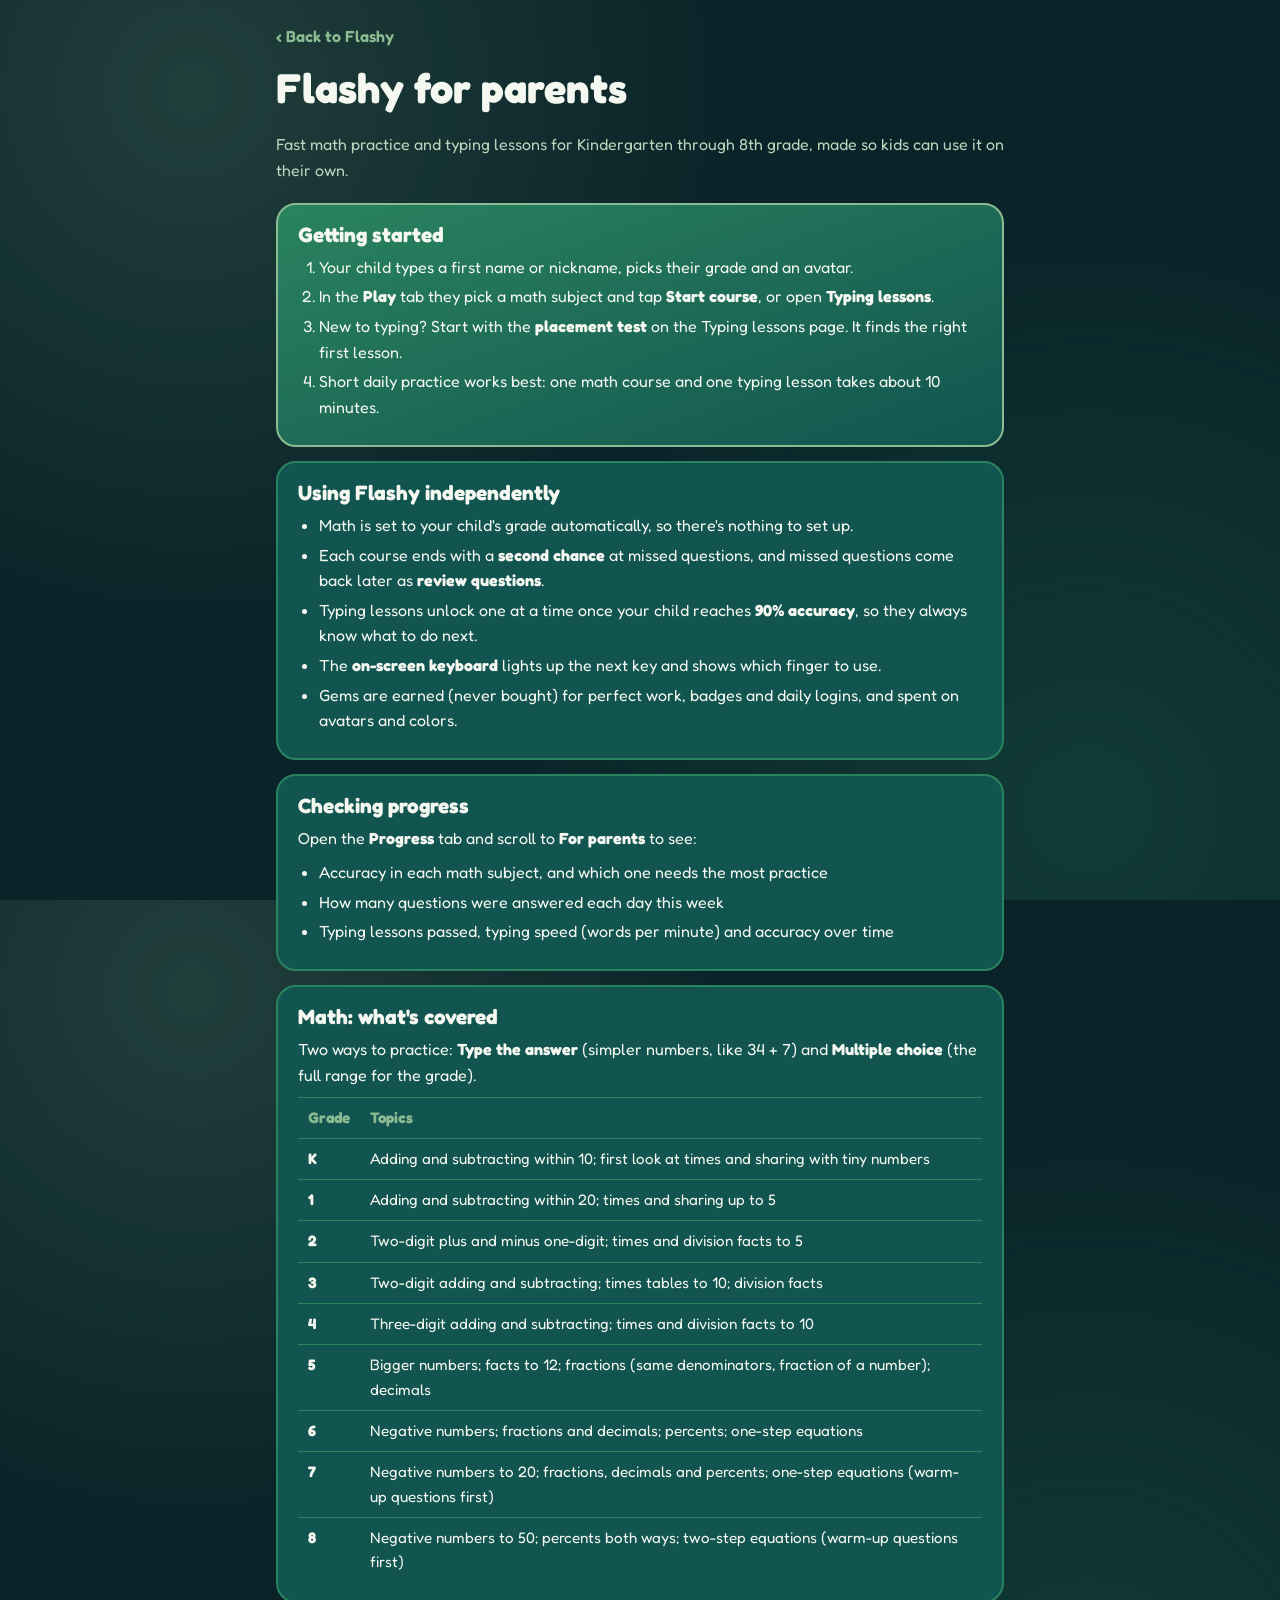
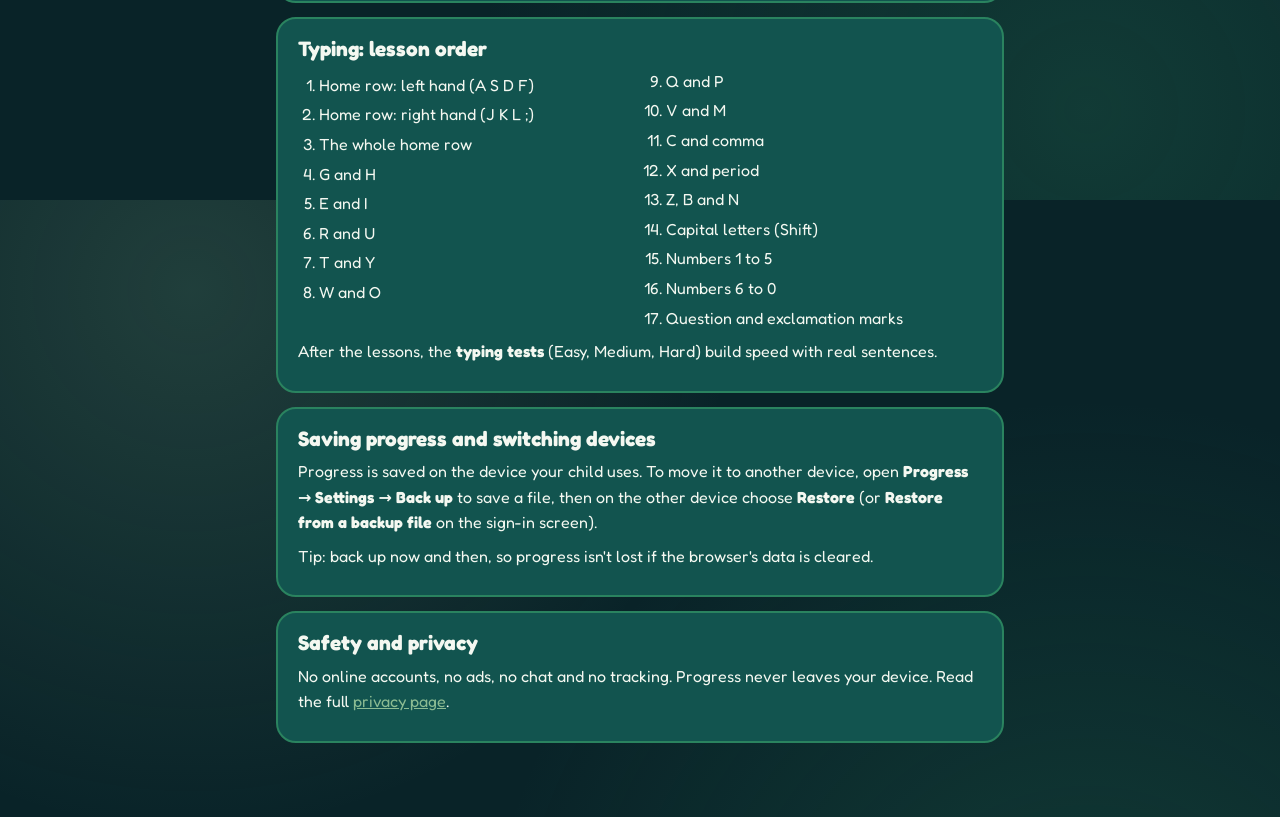
==== parents.html @ 7e87589e "Typing lessons, placement test, finger-color keyboard, WPM and parent typing view, backup/restore, u" ====
<!doctype html>
<html lang="en">
<head>
  <meta charset="utf-8">
  <meta name="viewport" content="width=device-width, initial-scale=1">
  <title>Flashy for Parents</title>
  <meta name="theme-color" content="#12544F">
  <link rel="icon" href="f-192.png" type="image/png">
  <link rel="preconnect" href="https://fonts.googleapis.com">
  <link rel="preconnect" href="https://fonts.gstatic.com" crossorigin>
  <link href="https://fonts.googleapis.com/css2?family=Fredoka:wght@400;500;600;700&display=swap" rel="stylesheet">
  <link rel="stylesheet" href="style.css">
</head>
<body>
  <main class="doc">
    <a class="doc-back" href="./">‹ Back to Flashy</a>
    <h1>Flashy for parents</h1>
    <p class="sub">Fast math practice and typing lessons for Kindergarten through 8th grade, made so kids can use it on their own.</p>

    <div class="doc-card highlight">
      <h2>Getting started</h2>
      <ol>
        <li>Your child types a first name or nickname, picks their grade and an avatar.</li>
        <li>In the <strong>Play</strong> tab they pick a math subject and tap <strong>Start course</strong>, or open <strong>Typing lessons</strong>.</li>
        <li>New to typing? Start with the <strong>placement test</strong> on the Typing lessons page. It finds the right first lesson.</li>
        <li>Short daily practice works best: one math course and one typing lesson takes about 10 minutes.</li>
      </ol>
    </div>

    <div class="doc-card">
      <h2>Using Flashy independently</h2>
      <ul>
        <li>Math is set to your child's grade automatically, so there's nothing to set up.</li>
        <li>Each course ends with a <strong>second chance</strong> at missed questions, and missed questions come back later as <strong>review questions</strong>.</li>
        <li>Typing lessons unlock one at a time once your child reaches <strong>90% accuracy</strong>, so they always know what to do next.</li>
        <li>The <strong>on-screen keyboard</strong> lights up the next key and shows which finger to use.</li>
        <li>Gems are earned (never bought) for perfect work, badges and daily logins, and spent on avatars and colors.</li>
      </ul>
    </div>

    <div class="doc-card">
      <h2>Checking progress</h2>
      <p>Open the <strong>Progress</strong> tab and scroll to <strong>For parents</strong> to see:</p>
      <ul>
        <li>Accuracy in each math subject, and which one needs the most practice</li>
        <li>How many questions were answered each day this week</li>
        <li>Typing lessons passed, typing speed (words per minute) and accuracy over time</li>
      </ul>
    </div>

    <div class="doc-card">
      <h2>Math: what's covered</h2>
      <p>Two ways to practice: <strong>Type the answer</strong> (simpler numbers, like 34 + 7) and <strong>Multiple choice</strong> (the full range for the grade).</p>
      <table class="doc-table">
        <thead><tr><th>Grade</th><th>Topics</th></tr></thead>
        <tbody>
          <tr><td>K</td><td>Adding and subtracting within 10; first look at times and sharing with tiny numbers</td></tr>
          <tr><td>1</td><td>Adding and subtracting within 20; times and sharing up to 5</td></tr>
          <tr><td>2</td><td>Two-digit plus and minus one-digit; times and division facts to 5</td></tr>
          <tr><td>3</td><td>Two-digit adding and subtracting; times tables to 10; division facts</td></tr>
          <tr><td>4</td><td>Three-digit adding and subtracting; times and division facts to 10</td></tr>
          <tr><td>5</td><td>Bigger numbers; facts to 12; fractions (same denominators, fraction of a number); decimals</td></tr>
          <tr><td>6</td><td>Negative numbers; fractions and decimals; percents; one-step equations</td></tr>
          <tr><td>7</td><td>Negative numbers to 20; fractions, decimals and percents; one-step equations (warm-up questions first)</td></tr>
          <tr><td>8</td><td>Negative numbers to 50; percents both ways; two-step equations (warm-up questions first)</td></tr>
        </tbody>
      </table>
    </div>

    <div class="doc-card">
      <h2>Typing: lesson order</h2>
      <ol class="doc-cols">
        <li>Home row: left hand (A S D F)</li>
        <li>Home row: right hand (J K L ;)</li>
        <li>The whole home row</li>
        <li>G and H</li>
        <li>E and I</li>
        <li>R and U</li>
        <li>T and Y</li>
        <li>W and O</li>
        <li>Q and P</li>
        <li>V and M</li>
        <li>C and comma</li>
        <li>X and period</li>
        <li>Z, B and N</li>
        <li>Capital letters (Shift)</li>
        <li>Numbers 1 to 5</li>
        <li>Numbers 6 to 0</li>
        <li>Question and exclamation marks</li>
      </ol>
      <p>After the lessons, the <strong>typing tests</strong> (Easy, Medium, Hard) build speed with real sentences.</p>
    </div>

    <div class="doc-card">
      <h2>Saving progress and switching devices</h2>
      <p>Progress is saved on the device your child uses. To move it to another device, open <strong>Progress → Settings → Back up</strong> to save a file, then on the other device choose <strong>Restore</strong> (or <strong>Restore from a backup file</strong> on the sign-in screen).</p>
      <p>Tip: back up now and then, so progress isn't lost if the browser's data is cleared.</p>
    </div>

    <div class="doc-card">
      <h2>Safety and privacy</h2>
      <p>No online accounts, no ads, no chat and no tracking. Progress never leaves your device. Read the full <a href="privacy.html">privacy page</a>.</p>
    </div>
  </main>
</body>
</html>
---- style.css ----
:root {
  --sage: #8BBB92;
  --green: #2A835F;
  --teal: #12544F;
  --night: #092328;
  --cream: #f4f8f1;
  --text: #f4f8f1;
  --muted: #b9d6bd;
  --card: #12544F;
  --card-2: #0e4440;
  --good: #5fd38a;
  --bad: #ff6b6b;
  --gold: #ffd166;
  --radius: 22px;
  --shadow: 0 10px 30px rgba(0, 0, 0, .35);
  --spring: cubic-bezier(.34, 1.25, .64, 1);
}

* { box-sizing: border-box; }

html, body { margin: 0; height: 100%; }

body {
  font-family: "Fredoka", system-ui, sans-serif;
  color: var(--text);
  background:
    radial-gradient(circle at 15% 10%, rgba(139, 187, 146, .18), transparent 40%),
    radial-gradient(circle at 85% 90%, rgba(42, 131, 95, .25), transparent 45%),
    var(--night);
  min-height: 100vh;
  overflow-x: hidden;
}

.hidden { display: none !important; }

/* No outline, highlight flash or text selection when tapping buttons and cards.
   Keyboard users still get a soft green ring. */
* { -webkit-tap-highlight-color: transparent; }
button, .op-card, .grade-btn, .key, .tab, .item, .chest-node, .avatar-choice, .account-item, .pill {
  -webkit-user-select: none; user-select: none; -webkit-touch-callout: none;
}
button:focus { outline: none; }
button:focus-visible { outline: 3px solid var(--sage); outline-offset: 3px; }

h1, h2, h3 { margin: 0 0 .5em; line-height: 1.15; }
h2 { font-size: 1.6rem; }
h3 { font-size: 1.1rem; color: var(--sage); margin-top: 1.4em; }
.sub { color: var(--muted); margin: 0 0 1.2em; }

/* ---------- Top bar ---------- */
.topbar {
  position: sticky; top: 0; z-index: 20;
  display: flex; align-items: center; justify-content: space-between; gap: 12px;
  padding: 10px 16px;
  background: rgba(9, 35, 40, .9);
  backdrop-filter: blur(8px);
  border-bottom: 2px solid var(--teal);
}
.brand { font-weight: 700; font-size: 1.3rem; color: var(--sage); }
.brand span { color: var(--text); }
.topbar-right { display: flex; gap: 8px; align-items: center; }
.pill {
  display: flex; align-items: center; gap: 8px;
  background: var(--teal); border: 2px solid var(--green);
  padding: 5px 12px; border-radius: 999px; font-weight: 600;
}
.gem-icon { width: 20px; height: 20px; }
.player #player-name { max-width: 110px; overflow: hidden; text-overflow: ellipsis; white-space: nowrap; }
.streak { display: flex; align-items: center; gap: 3px; }
.fire { width: 20px; height: 26px; filter: drop-shadow(0 0 6px var(--fire-glow, #ff8c1a)); animation: flicker 1.4s ease-in-out infinite; transform-origin: bottom center; }
.fire-outer { fill: var(--fire-outer, #ff7a1a); }
.fire-inner { fill: var(--fire-inner, #ffd23f); }
@keyframes flicker { 0%,100% { transform: scale(1) rotate(-2deg); } 50% { transform: scale(1.08, 1.12) rotate(2deg); } }

/* ---------- Layout ---------- */
#app { max-width: 820px; margin: 0 auto; padding: 20px 16px 110px; }
.screen { animation: fadeIn .32s var(--spring); }
@keyframes fadeIn { from { opacity: 0; transform: translateY(12px) scale(.98); } to { opacity: 1; transform: none; } }

.card {
  background: linear-gradient(160deg, var(--teal), var(--card-2));
  border: 2px solid var(--green);
  border-radius: var(--radius);
  padding: 28px 22px;
  box-shadow: var(--shadow);
}
.center-card { text-align: center; max-width: 560px; margin: 8vh auto 0; }

/* ---------- Buttons ---------- */
.btn {
  font: inherit; font-weight: 600; cursor: pointer;
  border: none; border-radius: 16px;
  padding: 10px 18px; color: var(--night);
  transition: transform .1s, box-shadow .1s, background .2s;
}
.btn:active { transform: translateY(3px); }
.btn.primary { background: var(--sage); box-shadow: 0 5px 0 var(--green); }
.btn.primary:hover { background: #9fceA6; }
.btn.primary:active { box-shadow: 0 2px 0 var(--green); }
.btn.ghost { background: transparent; color: var(--text); border: 2px solid var(--sage); }
.btn.ghost:hover { background: rgba(139, 187, 146, .15); }
.btn.big { font-size: 1.25rem; padding: 14px 28px; }
.btn.small { font-size: .9rem; padding: 6px 12px; }
.btn.wide { width: 100%; margin-top: 24px; }
.btn-row { display: flex; gap: 14px; justify-content: center; flex-wrap: wrap; margin-top: 10px; }

/* ---------- Login ---------- */
.login-card { max-width: 520px; margin: 6vh auto 0; text-align: center; }
.logo-big { font-size: 2.4rem; font-weight: 700; color: var(--sage); letter-spacing: 6px; }
.login-card h1 { font-size: clamp(1.8rem, 7vw, 2.4rem); }
#login-form { display: flex; flex-direction: column; gap: 10px; text-align: left; }
#login-form label { font-weight: 600; color: var(--sage); margin-top: 6px; }
#login-form button[type="submit"] { margin-top: 16px; }
#have-account { margin-top: 4px; }

.accounts-view { display: flex; flex-direction: column; gap: 12px; animation: panel-in .3s var(--spring); }
.account-list { display: flex; flex-direction: column; gap: 10px; text-align: left; }
.account-item {
  display: flex; align-items: center; gap: 14px; width: 100%;
  font: inherit; color: var(--text); cursor: pointer; text-align: left;
  padding: 12px 14px; border-radius: 18px;
  background: var(--night); border: 2px solid var(--green);
  transition: transform .22s var(--spring), background .15s, border-color .15s;
}
.account-item:hover { background: var(--teal); border-color: var(--sage); transform: translateY(-2px); }
.account-item:active { transform: scale(.97); }
.account-info { display: flex; flex-direction: column; min-width: 0; }
.account-info strong { font-size: 1.2rem; overflow: hidden; text-overflow: ellipsis; white-space: nowrap; }
.account-info small { color: var(--muted); }
input {
  font: inherit; font-size: 1.15rem;
  padding: 12px 14px; border-radius: 14px;
  border: 2px solid var(--green); background: var(--night); color: var(--text);
  outline: none;
}
input:focus { border-color: var(--sage); }

.grade-grid { display: grid; grid-template-columns: repeat(auto-fill, minmax(70px, 1fr)); gap: 8px; }
.grade-btn {
  font: inherit; font-weight: 600; cursor: pointer;
  padding: 12px 6px; border-radius: 14px;
  background: var(--night); color: var(--text);
  border: 2px solid var(--green);
  transition: background .15s, transform .1s;
}
.grade-btn:hover { transform: translateY(-2px); }
.grade-btn.selected { background: var(--sage); color: var(--night); border-color: var(--sage); }
.grade-grid.small .grade-btn { padding: 8px 4px; }

/* ---------- Ready + countdown ---------- */
.ready-title { font-size: 2rem; }
#screen-countdown { display: grid; place-items: center; min-height: 70vh; }
.countdown {
  font-size: min(48vw, 18rem); font-weight: 700; color: var(--sage);
  text-shadow: 0 0 40px rgba(139, 187, 146, .6), 0 10px 0 var(--teal);
}
.countdown.pop { animation: pop .9s ease-out; }
@keyframes pop {
  0% { transform: scale(2.2); opacity: 0; }
  30% { transform: scale(1); opacity: 1; }
  80% { transform: scale(.9); opacity: 1; }
  100% { transform: scale(.5); opacity: 0; }
}

/* ---------- Quiz ---------- */
.quiz-wrap { max-width: 620px; margin: 0 auto; }
.quiz-head { display: flex; align-items: center; gap: 12px; margin-bottom: 22px; }
.progress { flex: 1; height: 14px; background: var(--teal); border-radius: 999px; overflow: hidden; }
.progress-fill { height: 100%; width: 0; background: linear-gradient(90deg, var(--green), var(--sage)); transition: width .3s; }
.q-count { font-weight: 600; min-width: 62px; text-align: right; }

.timer { display: flex; align-items: center; gap: 10px; margin-bottom: 16px; }
.timer-track { flex: 1; height: 12px; background: var(--night); border: 2px solid var(--teal); border-radius: 999px; overflow: hidden; }
.timer-fill { height: 100%; width: 100%; background: var(--gold); border-radius: 999px; transition: background .3s; }
.timer-num {
  width: 44px; height: 44px; display: grid; place-items: center; flex: none;
  border-radius: 50%; background: var(--teal); border: 3px solid var(--gold);
  font-size: 1.3rem; font-weight: 700;
}
.timer.hurry .timer-fill { background: var(--bad); }
.timer.hurry .timer-num { border-color: var(--bad); color: var(--bad); animation: tick-pulse 1s var(--spring) infinite; }
@keyframes tick-pulse { 0% { transform: scale(1.25); } 40%, 100% { transform: scale(1); } }

.flashcard {
  background: var(--cream); color: var(--night);
  border-radius: 28px; padding: 46px 20px 36px;
  text-align: center; box-shadow: 0 10px 0 var(--green), var(--shadow);
  border: 4px solid var(--sage);
}
.flashcard.flip { animation: flip .35s ease; }
@keyframes flip { 0% { transform: rotateX(80deg); opacity: .2; } 100% { transform: none; opacity: 1; } }
.flashcard.right { border-color: var(--good); box-shadow: 0 10px 0 #2f9a59, var(--shadow); }
.flashcard.wrong { border-color: var(--bad); box-shadow: 0 10px 0 #b94141, var(--shadow); animation: shake .35s; }
@keyframes shake { 25% { transform: translateX(-10px); } 75% { transform: translateX(10px); } }
.question { font-size: clamp(2.6rem, 11vw, 5rem); font-weight: 700; }
.equals { font-size: 1.6rem; color: var(--green); font-weight: 600; }

.answer-row { display: flex; gap: 12px; margin-top: 30px; }
.answer-input {
  flex: 1; min-width: 0;
  font-size: 2.2rem; font-weight: 700; text-align: center;
  padding: 10px 14px; border-radius: 18px; border-width: 3px;
  transition: border-color .2s, background .2s, transform .4s var(--spring);
}
.answer-input:focus { transform: scale(1.02); }
.answer-input.right { border-color: var(--good); background: rgba(95, 211, 138, .15); }
.answer-input.wrong { border-color: var(--bad); background: rgba(255, 107, 107, .15); }
.answer-input.nudge { animation: shake .35s; }
.answer-input:disabled { color: var(--text); opacity: 1; }

.feedback {
  text-align: center; font-size: 1.3rem; font-weight: 700; min-height: 1.6em; margin-top: 12px;
  opacity: 0; transform: scale(.6);
}
.feedback.show { animation: pop-in .45s var(--spring) forwards; }
.feedback.good { color: var(--good); }
.feedback.bad { color: var(--bad); }

.keypad { display: grid; grid-template-columns: repeat(3, 1fr); gap: 10px; margin-top: 10px; }
.key {
  font: inherit; font-size: 1.6rem; font-weight: 700; cursor: pointer;
  padding: 12px 0; border-radius: 16px;
  background: var(--teal); color: var(--text);
  border: 2px solid var(--green); box-shadow: 0 5px 0 var(--night);
}
.key:hover { background: var(--green); }
.key.fn { font-size: 1.2rem; color: var(--sage); }
.score-line { text-align: center; margin-top: 22px; color: var(--muted); font-size: 1.1rem; }

/* ---------- Results ---------- */
.stars { font-size: 3.2rem; letter-spacing: 6px; }
.result-score { font-size: 2rem; font-weight: 700; margin: 0 0 .4em; }

/* ---------- Lobby ---------- */
.op-grid { display: grid; grid-template-columns: repeat(auto-fill, minmax(140px, 1fr)); gap: 12px; }
.op-card {
  font: inherit; cursor: pointer; text-align: center;
  padding: 18px 10px; border-radius: 20px;
  background: var(--teal); color: var(--text);
  border: 3px solid var(--green);
  transition: transform .12s, background .15s;
}
.op-card:hover { transform: translateY(-3px); }
.op-card .sym { display: block; font-size: 2.6rem; font-weight: 700; color: var(--sage); line-height: 1; }
.op-card .lbl { font-weight: 600; }
.op-card.selected { background: var(--sage); color: var(--night); border-color: var(--sage); }
.op-card.selected .sym { color: var(--night); }

.tabbar {
  position: fixed; bottom: 0; left: 0; right: 0; z-index: 15;
  display: flex; justify-content: center; gap: 4px;
  background: var(--teal); border-top: 3px solid var(--green);
  padding: 6px 8px calc(6px + env(safe-area-inset-bottom));
}
.tab {
  position: relative; flex: 1; max-width: 200px;
  font: inherit; font-weight: 600; cursor: pointer;
  background: transparent; color: var(--muted); border: none; border-radius: 14px;
  padding: 6px 4px; display: flex; flex-direction: column; align-items: center; gap: 2px;
}
.tab { font-size: 1.1rem; padding: 12px 4px; transition: background .2s, color .2s, transform .22s var(--spring); }
.tab.active { background: var(--night); color: var(--sage); transform: translateY(-3px); }
.badge { position: absolute; top: 6px; right: 14px; width: 12px; height: 12px; border-radius: 50%; background: var(--bad); border: 2px solid var(--teal); }

/* ---------- Chests ---------- */
/* Chest path: one row that scrolls to the right */
.path-wrap { position: relative; }
.chest-path {
  display: flex; align-items: flex-end;
  position: relative;
  overflow-x: auto; scroll-snap-type: x proximity;
  scrollbar-width: none;
  padding: 46px 40px 14px;
  background: linear-gradient(180deg, rgba(18, 84, 79, .5), rgba(18, 84, 79, .2));
  border: 2px solid var(--teal); border-radius: 24px;
}
.chest-path::-webkit-scrollbar { display: none; }
.chest-node {
  flex: 0 0 104px; position: relative; scroll-snap-align: center;
  display: flex; flex-direction: column; align-items: center; gap: 4px;
  font: inherit; color: var(--text); background: none; border: none; padding: 0;
}
/* road between chests */
.chest-node::before {
  content: ""; position: absolute; z-index: 0;
  bottom: 40px; left: -50%; width: 100%; height: 10px;
  background: var(--night); border-radius: 999px;
}
.chest-node:first-child::before { display: none; }
.chest-node.reached::before { background: var(--sage); box-shadow: 0 3px 0 var(--green); }
.node-chest { position: relative; z-index: 1; display: block; width: 76px; height: 70px; }
.node-chest svg { width: 100%; height: 100%; display: block; overflow: visible; }
.chest-node.big { flex-basis: 124px; }
.chest-node.big .node-chest { width: 100px; height: 92px; }
.chest-node .day {
  position: relative; z-index: 1; font-size: .85rem; font-weight: 600; color: var(--muted);
  background: var(--night); padding: 2px 10px; border-radius: 999px;
}
.chest-node.claimed .node-chest { opacity: .7; }
.chest-node.claimed .day { color: var(--good); }
.chest-node.missed .node-chest { filter: grayscale(1) brightness(.6); opacity: .6; }
.chest-node.locked .node-chest { filter: saturate(.5) brightness(.75); }
.chest-node.ready { cursor: pointer; }
.chest-node.ready .node-chest { animation: ready-hop 1.3s var(--spring) infinite; filter: drop-shadow(0 0 14px rgba(255, 209, 102, .8)); }
.chest-node.ready .day { background: var(--gold); color: var(--night); }
.open-bubble {
  position: absolute; z-index: 2; top: -36px;
  background: var(--cream); color: var(--green); font-weight: 700;
  padding: 3px 12px; border-radius: 12px; border: 2px solid var(--sage);
  animation: bubble-bob 1.3s ease-in-out infinite;
}
.open-bubble::after {
  content: ""; position: absolute; left: 50%; bottom: -8px; transform: translateX(-50%);
  border: 6px solid transparent; border-top-color: var(--cream);
}
@keyframes ready-hop {
  0%, 60%, 100% { transform: translateY(0) scale(1); }
  20% { transform: translateY(-10px) scale(1.05, .95); }
  35% { transform: translateY(0) scale(1.08, .9); }
  45% { transform: translateY(-3px) scale(.97, 1.03); }
}
@keyframes bubble-bob { 50% { transform: translateY(-5px); } }
.path-arrow {
  position: absolute; z-index: 3; top: 50%; transform: translateY(-50%);
  width: 36px; height: 36px; border-radius: 50%;
  font: inherit; font-size: 1.5rem; font-weight: 700; line-height: 1; cursor: pointer;
  background: var(--sage); color: var(--night); border: none; box-shadow: 0 4px 0 var(--green);
}
.path-arrow.left { left: -6px; }
.path-arrow.right { right: -6px; }

/* Chest lid swings open */
.chest .chest-lid { transform-box: fill-box; transform-origin: 0% 100%; transition: transform .55s var(--spring); }
.chest.open .chest-lid { transform: translate(-6px, -16px) rotate(-32deg); }
.chest .chest-inside { opacity: 0; transition: opacity .2s; }
.chest.open .chest-inside { opacity: 1; }



/* ---------- Stats ---------- */
.stat-grid { display: grid; grid-template-columns: repeat(auto-fill, minmax(150px, 1fr)); gap: 12px; margin-bottom: 24px; }
.stat { background: var(--teal); border: 2px solid var(--green); border-radius: 18px; padding: 16px; }
.stat .num { font-size: 1.9rem; font-weight: 700; color: var(--sage); }
.stat .lbl { color: var(--muted); font-size: .9rem; }

/* ---------- Welcome back ---------- */
.welcome {
  position: fixed; z-index: 35; top: 74px; left: 50%; transform: translateX(-50%);
  display: flex; align-items: center; gap: 12px;
  width: max-content; max-width: calc(100% - 32px);
  padding: 14px 22px; border-radius: 20px;
  background: var(--sage); color: var(--night);
  font-size: 1.35rem; font-weight: 700;
  box-shadow: 0 6px 0 var(--green), var(--shadow);
  animation: welcome-in .4s var(--spring);
}
.welcome #welcome-text { overflow: hidden; text-overflow: ellipsis; white-space: nowrap; }
.welcome.leaving { animation: welcome-out .3s ease-in forwards; }
.banner-icon { font-size: 1.8rem; display: inline-block; transform-origin: 70% 80%; }
.banner-icon.waving { animation: wave 1.2s ease-in-out 2; }
@keyframes wave {
  0%, 60%, 100% { transform: rotate(0); }
  10%, 30% { transform: rotate(18deg); }
  20%, 40% { transform: rotate(-10deg); }
}
@keyframes welcome-in { from { opacity: 0; transform: translate(-50%, -30px) scale(.9); } to { opacity: 1; transform: translate(-50%, 0); } }
@keyframes welcome-out { to { opacity: 0; transform: translate(-50%, -30px) scale(.9); } }

/* ---------- Toast ---------- */
.toast {
  position: fixed; left: 50%; bottom: 90px; transform: translateX(-50%);
  z-index: 30; width: calc(100% - 32px); max-width: 480px;
  display: flex; align-items: center; gap: 10px;
  background: var(--green); color: var(--cream); font-weight: 600;
  padding: 12px 14px; border-radius: 18px; border: 3px solid var(--sage);
  box-shadow: var(--shadow);
  animation: slideUp .45s cubic-bezier(.2, 1.4, .4, 1);
}
.toast span { flex: 1; }
.toast-x { background: none; border: none; font-size: 1.1rem; cursor: pointer; color: var(--cream); }
@keyframes slideUp { from { transform: translate(-50%, 140%); } to { transform: translate(-50%, 0); } }

/* ---------- Modal ---------- */
.modal {
  position: fixed; inset: 0; z-index: 40;
  display: grid; place-items: center; padding: 16px;
  background: rgba(9, 35, 40, .8); backdrop-filter: blur(4px);
}
.modal-card {
  background: linear-gradient(160deg, var(--teal), var(--card-2));
  border: 3px solid var(--gold); border-radius: 26px;
  padding: 28px 24px; text-align: center; max-width: 380px; width: 100%;
  box-shadow: var(--shadow); animation: pop-in .4s cubic-bezier(.2, 1.4, .4, 1);
}
@keyframes pop-in { from { transform: scale(.6); opacity: 0; } to { transform: none; opacity: 1; } }
.modal-card { overflow: hidden; }
.chest-stage { position: relative; height: 210px; display: grid; place-items: center; cursor: pointer; }
.chest-big { position: relative; z-index: 1; width: 170px; height: 156px; }
.chest-stage.big .chest-big { width: 200px; height: 184px; }
.chest-big svg { width: 100%; height: 100%; overflow: visible; }
.chest-stage.idle .chest-big { animation: idle-bob 1.4s ease-in-out infinite; }
.chest-stage.shaking .chest-big { animation: wobble 1.2s ease-in-out forwards; }
.chest-stage.opened .chest-big { animation: pop-open .7s var(--spring); }
.chest-stage:not(.idle) { cursor: default; }
@keyframes idle-bob {
  0%, 100% { transform: translateY(0) rotate(0); }
  50% { transform: translateY(-8px) rotate(-2deg); }
}
@keyframes wobble {
  0% { transform: rotate(0); }
  10% { transform: rotate(-5deg); }
  20% { transform: rotate(5deg); }
  30% { transform: rotate(-8deg) scale(1.03); }
  40% { transform: rotate(8deg) scale(1.03); }
  50% { transform: rotate(-11deg) scale(1.06); }
  60% { transform: rotate(11deg) scale(1.06); }
  70% { transform: rotate(-14deg) scale(1.08); }
  80% { transform: rotate(14deg) scale(1.08); }
  90% { transform: rotate(0) scale(1.15, .82); }
  100% { transform: rotate(0) scale(1.2, .78); }
}
@keyframes pop-open {
  0% { transform: scale(1.2, .78); }
  40% { transform: scale(.88, 1.18) translateY(-18px); }
  70% { transform: scale(1.06, .95); }
  100% { transform: none; }
}

/* spinning light rays behind the chest */
.rays {
  position: absolute; width: 320px; height: 320px; border-radius: 50%;
  background: repeating-conic-gradient(rgba(255, 209, 102, .45) 0 10deg, transparent 10deg 30deg);
  -webkit-mask: radial-gradient(circle, #000 20%, transparent 70%);
  mask: radial-gradient(circle, #000 20%, transparent 70%);
  opacity: 0; transform: scale(.3);
  transition: opacity .4s, transform .7s var(--spring);
}
.chest-stage.opened .rays { opacity: 1; transform: scale(1); animation: spin 8s linear infinite; }
@keyframes spin { to { rotate: 360deg; } }

.burst { position: absolute; z-index: 2; left: 50%; top: 45%; pointer-events: none; }
.particle {
  position: absolute; left: -8px; top: -8px; width: 16px; height: 16px;
  animation: fly 1.1s cubic-bezier(.15, .8, .3, 1) both;
}
.particle.gem { background: linear-gradient(135deg, #d6f8ff, #3cb8e0); clip-path: polygon(50% 0, 100% 40%, 50% 100%, 0 40%); width: 20px; height: 20px; }
.particle.confetti { width: 10px; height: 14px; border-radius: 3px; }
@keyframes fly {
  0% { transform: translate(0, 0) scale(.2) rotate(0); opacity: 1; }
  75% { opacity: 1; }
  100% { transform: translate(var(--dx), var(--dy)) scale(1) rotate(var(--r)); opacity: 0; }
}

.chest-hint { color: var(--sage); font-weight: 600; margin: 0; animation: bubble-bob 1.2s ease-in-out infinite; }
.chest-reward { font-size: 2.2rem; font-weight: 700; color: var(--gold); min-height: 1.3em; margin: .2em 0 .6em; }

/* ---------- Bouncy, springy interactions ---------- */
.btn, .op-card, .grade-btn, .key, .chest-slot {
  transition: transform .22s var(--spring), background .15s, box-shadow .15s, border-color .15s, color .15s;
}
.btn:hover, .op-card:hover, .grade-btn:hover, .key:hover { transform: translateY(-2px) scale(1.02); }
.btn:active, .op-card:active, .grade-btn:active, .key:active, .tab:active {
  transform: scale(.95); transition-duration: .06s;
}
.op-card.selected, .grade-btn.selected { animation: select-pop .28s var(--spring); }
.bounce { animation: bounce .3s var(--spring) !important; }
@keyframes bounce {
  0% { transform: scale(1); }
  35% { transform: scale(.93); }
  70% { transform: scale(1.03); }
  100% { transform: scale(1); }
}
@keyframes select-pop {
  0% { transform: scale(.95); }
  60% { transform: scale(1.03); }
  100% { transform: scale(1); }
}
.panel-in { animation: panel-in .3s var(--spring); }
@keyframes panel-in {
  from { opacity: 0; transform: translateY(12px) scale(.99); }
  to { opacity: 1; transform: none; }
}

@media (prefers-reduced-motion: reduce) {
  *, *::before, *::after { animation-duration: .01ms !important; transition-duration: .01ms !important; }
}

@media (max-width: 520px) {
  .brand { font-size: 1.05rem; }
  .pill { padding: 4px 9px; gap: 5px; font-size: .9rem; }
  .player #player-name { max-width: 70px; }
  .ready-title { font-size: 1.6rem; }
}

/* ================= Avatars & frames ================= */
/* Square avatar tiles; the face fills the tile. Frames are a border of the same
   rounded square whose colors flow around the edge (an animated gradient angle). */
@property --a { syntax: '<angle>'; inherits: false; initial-value: 0deg; }
@keyframes flow { to { --a: 360deg; } }
.av {
  --size: 40px;
  position: relative; isolation: isolate; flex: none;
  display: inline-grid; place-items: center;
  width: var(--size); height: var(--size); border-radius: 26%;
  padding: calc(var(--size) * .08);
}
.av::before { content: ""; position: absolute; inset: 0; z-index: -1; border-radius: 26%; background: transparent; }
.av-face {
  width: 100%; height: 100%; border-radius: 20%; overflow: hidden;
  display: grid; place-items: center;
  font-size: calc(var(--size) * .74); line-height: 1;
  box-shadow: inset 0 -4px 0 rgba(0, 0, 0, .18), inset 0 2px 0 rgba(255, 255, 255, .25);
}
.av-face .face-svg { width: 84%; height: 84%; }
.frame-none { padding: 0; }
.frame-none .av-face { border-radius: 24%; }
.frame-classic::before { background: var(--sage); }
.frame-gold::before { background: conic-gradient(from var(--a), #fff3b0, #ffd23f, #c98a00, #ffe680, #ffd23f, #fff3b0); animation: flow 6s linear infinite; }
.frame-gold { box-shadow: 0 0 10px rgba(255, 210, 63, .5); }
.frame-ice::before { background: conic-gradient(from var(--a), #e0fbff, #7fd3ff, #fff, #3cb8e0, #bff4ff, #e0fbff); animation: flow 5s linear infinite; }
.frame-ice { animation: ice-glow 2.4s ease-in-out infinite; }
.frame-fire::before { background: conic-gradient(from var(--a), #ff3d00, #ff9a1a, #ffd23f, #ff5e1a, #ff2a00, #ffb02e, #ff3d00); animation: flow 1.6s linear infinite; }
.frame-fire { animation: fire-glow .5s ease-in-out infinite alternate; }
.frame-neon::before { background: conic-gradient(from var(--a), #ff2bd6, #7a5cff, #00e5ff, #ff2bd6); animation: flow 3s linear infinite; }
.frame-neon { animation: neon-glow 1.6s ease-in-out infinite; }
.frame-rainbow::before { background: conic-gradient(from var(--a), #ff4d4d, #ffb84d, #fff04d, #5dff7a, #4dc3ff, #9b6bff, #ff4dd2, #ff4d4d); animation: flow 2.5s linear infinite; }
.frame-rainbow { box-shadow: 0 0 12px rgba(255, 255, 255, .35); }
.frame-galaxy::before {
  background:
    radial-gradient(circle at 12% 12%, #fff 0 2.5%, transparent 3.5%),
    radial-gradient(circle at 90% 70%, #fff 0 2%, transparent 3%),
    radial-gradient(circle at 88% 10%, #fff 0 1.5%, transparent 2.5%),
    radial-gradient(circle at 8% 86%, #fff 0 1.8%, transparent 2.8%),
    conic-gradient(from var(--a), #1a0b4b, #6d28d9, #ec4899, #3b82f6, #1a0b4b);
  animation: flow 7s linear infinite;
}
.frame-galaxy { animation: galaxy-glow 3s ease-in-out infinite; }
.frame-lightning::before { background: conic-gradient(from var(--a), #fff9c4, #ffe600, #fff, #ffb300, #fff176, #ffe600, #fff9c4); animation: flow 1s linear infinite, zap 1.8s steps(1) infinite; }
.frame-lightning { animation: zap-glow 1.8s steps(1) infinite; }
.frame-candy::before { background: repeating-conic-gradient(from var(--a), #ff7ab6 0 22.5deg, #fff 22.5deg 45deg); animation: flow 4s linear infinite; }
.frame-candy { box-shadow: 0 0 10px rgba(255, 122, 182, .55); }
.frame-ocean::before { background: conic-gradient(from var(--a), #0ea5e9, #22d3ee, #1e40af, #38bdf8, #a5f3fc, #0ea5e9); animation: flow 4s linear infinite; }
.frame-ocean { animation: ocean-glow 2.6s ease-in-out infinite; }
.frame-sunset::before { background: conic-gradient(from var(--a), #ff7e5f, #feb47b, #ff5e99, #7b2ff7, #ff7e5f); animation: flow 3.5s linear infinite; }
.frame-sunset { box-shadow: 0 0 12px rgba(255, 126, 95, .6); }
.frame-toxic::before { background: conic-gradient(from var(--a), #a3ff12, #39ff14, #0b3d0b, #c6ff4d, #39ff14, #a3ff12); animation: flow 2s linear infinite; }
.frame-toxic { animation: toxic-glow 1.2s ease-in-out infinite; }
.frame-lava::before { background: conic-gradient(from var(--a), #2b0000, #ff3d00, #ffb300, #7a0000, #ff5a00, #2b0000); animation: flow 5s linear infinite; }
.frame-lava { animation: fire-glow 1.2s ease-in-out infinite alternate; }
.frame-shadow::before { background: conic-gradient(from var(--a), #000, #3b0764, #111827, #7c3aed, #000); animation: flow 3s linear infinite; }
.frame-shadow { animation: shadow-glow 2.4s ease-in-out infinite; }
.frame-aurora::before { background: conic-gradient(from var(--a), #22d3ee, #a7f3d0, #818cf8, #f0abfc, #34d399, #22d3ee); animation: flow 4s linear infinite; }
.frame-aurora { animation: aurora-glow 3s ease-in-out infinite; }
.frame-diamond::before { background: conic-gradient(from var(--a), #fff, #bae6fd, #e0f2fe, #fff, #93c5fd, #f0f9ff, #fff); animation: flow 2.5s linear infinite, zap 2.4s steps(1) infinite; }
.frame-diamond { animation: diamond-glow 2.4s ease-in-out infinite; }
.frame-legendary::before { background: conic-gradient(from var(--a), #ffd23f, #ff4dd2, #4dc3ff, #5dff7a, #ffd23f); animation: flow 1.2s linear infinite; }
.frame-legendary { animation: legendary-glow 1s ease-in-out infinite alternate; }
@keyframes ocean-glow { 0%, 100% { box-shadow: 0 0 6px rgba(34, 211, 238, .4); } 50% { box-shadow: 0 0 16px rgba(34, 211, 238, .85); } }
@keyframes toxic-glow { 0%, 100% { box-shadow: 0 0 8px rgba(57, 255, 20, .45); } 50% { box-shadow: 0 0 20px rgba(163, 255, 18, .95); } }
@keyframes shadow-glow { 0%, 100% { box-shadow: 0 0 10px rgba(124, 58, 237, .5); } 50% { box-shadow: 0 0 18px rgba(0, 0, 0, .9), 0 0 8px rgba(124, 58, 237, .8); } }
@keyframes aurora-glow { 0%, 100% { box-shadow: 0 0 12px rgba(34, 211, 238, .6); } 50% { box-shadow: 0 0 16px rgba(240, 171, 252, .8); } }
@keyframes diamond-glow { 0%, 100% { box-shadow: 0 0 8px rgba(255, 255, 255, .5); } 50% { box-shadow: 0 0 20px rgba(186, 230, 253, .95); } }
@keyframes legendary-glow { from { box-shadow: 0 0 10px rgba(255, 210, 63, .7); } to { box-shadow: 0 0 24px rgba(255, 77, 210, .9), 0 0 8px #ffd23f; } }
@keyframes ice-glow { 0%, 100% { box-shadow: 0 0 6px rgba(127, 211, 255, .4); } 50% { box-shadow: 0 0 16px rgba(127, 211, 255, .9); } }
@keyframes fire-glow { from { box-shadow: 0 0 8px rgba(255, 94, 26, .6); } to { box-shadow: 0 -3px 18px rgba(255, 154, 26, .95); } }
@keyframes neon-glow { 0%, 100% { box-shadow: 0 0 14px #ff2bd6; } 50% { box-shadow: 0 0 18px #00e5ff; } }
@keyframes galaxy-glow { 0%, 100% { box-shadow: 0 0 10px rgba(109, 40, 217, .6); } 50% { box-shadow: 0 0 18px rgba(236, 72, 153, .8); } }
@keyframes zap { 0%, 100% { filter: none; } 8% { filter: brightness(1.8); } 12% { filter: none; } 16% { filter: brightness(2); } 20% { filter: none; } }
@keyframes zap-glow { 0%, 100% { box-shadow: 0 0 8px rgba(255, 230, 0, .5); } 8%, 16% { box-shadow: 0 0 22px #ffe600; } 12%, 20% { box-shadow: 0 0 8px rgba(255, 230, 0, .5); } }

/* Top bar profile button */
button.pill { font: inherit; color: var(--text); cursor: pointer; }
.pill.player { padding-left: 5px; }
.pill.player:hover { border-color: var(--sage); }
.top-avatar { display: inline-flex; }

/* Sign-up avatar picker */
.avatar-pick { display: grid; grid-template-columns: repeat(6, 1fr); gap: 8px; }
.avatar-choice {
  display: grid; place-items: center; padding: 6px 0; cursor: pointer;
  background: var(--night); border: 2px solid var(--green); border-radius: 16px;
}
.avatar-choice.selected { border-color: var(--sage); background: var(--teal); box-shadow: 0 0 0 3px rgba(139, 187, 146, .35); }
.hint { margin: 0; color: var(--muted); font-size: .9rem; }

/* ================= Profile modal ================= */
.modal-card.profile-card { position: relative; max-width: 560px; max-height: 92vh; overflow-y: auto; scrollbar-width: none; border-color: var(--sage); padding: 22px 18px; }
.modal-card.profile-card::-webkit-scrollbar { display: none; }
.modal-x {
  position: absolute; top: 12px; right: 12px; width: 36px; height: 36px; border-radius: 50%;
  font: inherit; font-size: 1.1rem; cursor: pointer;
  background: var(--night); color: var(--text); border: 2px solid var(--green);
}
.profile-top { display: flex; align-items: center; gap: 18px; text-align: left; margin-bottom: 14px; }
.pv-avatar { display: inline-flex; }
.pv-avatar.unlocked { animation: unlock-pop .6s var(--spring); }
@keyframes unlock-pop { 0% { transform: scale(1); } 35% { transform: scale(1.18) rotate(-6deg); } 70% { transform: scale(.96) rotate(3deg); } 100% { transform: none; } }
.pv-info h2 { margin: 0; }
.pv-info .sub { margin: 2px 0 8px; }
.small-pill { display: inline-flex; padding: 3px 10px; }
.pv-action-row {
  display: flex; align-items: center; justify-content: space-between; gap: 12px;
  background: var(--night); border-radius: 16px; padding: 10px 12px; margin-bottom: 14px;
}
.pv-action-row strong { font-size: 1.1rem; }
.pv-action-row .btn:disabled { opacity: .6; cursor: default; transform: none; }
.seg { display: flex; background: var(--night); border-radius: 14px; padding: 4px; margin-bottom: 14px; }
.seg button {
  flex: 1; font: inherit; font-weight: 600; cursor: pointer;
  padding: 8px; border: none; border-radius: 10px; background: transparent; color: var(--muted);
}
.seg button.active { background: var(--sage); color: var(--night); }
#profile-seg button { white-space: nowrap; padding: 8px 4px; font-size: .95rem; }
.item-grid { display: grid; grid-template-columns: repeat(auto-fill, minmax(96px, 1fr)); gap: 10px; }
.item {
  position: relative; display: flex; flex-direction: column; align-items: center; gap: 4px;
  font: inherit; color: var(--text); cursor: pointer;
  padding: 12px 4px 8px; border-radius: 18px;
  background: var(--night); border: 2px solid var(--green);
}
.item.selected { border-color: var(--gold); background: var(--teal); }
.item-face { position: relative; display: grid; place-items: center; }
.item.locked .item-face .av { opacity: .4; filter: grayscale(.5); }
.lock { position: absolute; inset: 0; display: grid; place-items: center; }
.lock svg { width: 26px; height: 26px; filter: drop-shadow(0 2px 3px rgba(0, 0, 0, .5)); }
.item-name { font-weight: 600; font-size: .9rem; }
.item.locked .item-name { color: var(--muted); }
.item-price { display: inline-flex; align-items: center; gap: 3px; font-size: .85rem; font-weight: 700; color: var(--gold); }
.item-price .gem-icon { width: 14px; height: 14px; }
.item-tag { font-size: .78rem; color: var(--muted); }
.item-tag.on { color: var(--good); font-weight: 700; }

/* ================= Quiz extras ================= */
.icon-btn {
  flex: none; width: 38px; height: 38px; border-radius: 50%; cursor: pointer;
  display: grid; place-items: center; padding: 8px;
  background: transparent; color: var(--sage); border: 2px solid var(--green);
}
.icon-btn svg { width: 100%; height: 100%; }
.flashcard { position: relative; }
.question.long { font-size: clamp(2rem, 8vw, 3.6rem); }
.review-tag {
  position: absolute; top: -14px; left: 50%; transform: translateX(-50%);
  background: var(--gold); color: var(--night); font-weight: 700; font-size: .9rem;
  padding: 4px 14px; border-radius: 999px; white-space: nowrap;
  box-shadow: 0 3px 0 #c99a2e;
}
.quiz-wrap { position: relative; }
.quiz-wrap.retry .progress-fill { background: linear-gradient(90deg, #d9a441, var(--gold)); }
.combo-pop {
  position: absolute; z-index: 5; left: 50%; top: 150px;
  display: flex; flex-direction: column; align-items: center;
  background: var(--gold); color: var(--night); padding: 10px 22px; border-radius: 20px;
  box-shadow: 0 6px 0 #c99a2e, var(--shadow); pointer-events: none;
}
.combo-pop strong { font-size: 1.6rem; }
.combo-pop.go { animation: combo 1.4s var(--spring) forwards; }
@keyframes combo {
  0% { opacity: 0; transform: translate(-50%, 20px) scale(.6); }
  20% { opacity: 1; transform: translate(-50%, 0) scale(1.05); }
  80% { opacity: 1; transform: translate(-50%, -10px) scale(1); }
  100% { opacity: 0; transform: translate(-50%, -40px) scale(.9); }
}
.retry-intro {
  position: fixed; inset: 0; z-index: 25; display: grid; place-items: center; padding: 16px;
  background: rgba(9, 35, 40, .75); backdrop-filter: blur(3px);
}
.retry-card {
  text-align: center; background: var(--gold); color: var(--night);
  padding: 28px 30px; border-radius: 26px; box-shadow: 0 8px 0 #c99a2e, var(--shadow);
  animation: pop-in .45s var(--spring);
}
.retry-title { font-size: 2.4rem; font-weight: 700; }
.retry-sub { font-size: 1.2rem; font-weight: 600; margin: 4px 0; }

/* ================= Results ================= */
.results-card { text-align: center; }
.result-stats { display: grid; grid-template-columns: repeat(3, 1fr); gap: 10px; margin: 6px 0 14px; }
.rstat { background: var(--night); border-radius: 16px; padding: 12px 6px; display: flex; flex-direction: column; }
.rstat b { font-size: 1.6rem; color: var(--sage); }
.rstat span { font-size: .85rem; color: var(--muted); }
.gems-line { font-weight: 600; color: var(--gold); margin: 0 0 12px; }
.new-badge {
  display: flex; align-items: center; gap: 12px; text-align: left;
  background: var(--night); border: 2px solid var(--gold); border-radius: 16px;
  padding: 10px 14px; margin: 8px 0; animation: pop-in .5s var(--spring);
}
.new-badge small { display: block; color: var(--muted); }
.results-card h3 { text-align: left; }
.time-chips { display: grid; grid-template-columns: repeat(auto-fill, minmax(64px, 1fr)); gap: 6px; }
.tchip {
  display: flex; flex-direction: column; align-items: center;
  padding: 6px 2px; border-radius: 12px; font-weight: 600; font-size: .95rem;
  background: var(--night); border: 2px solid var(--green);
}
.tchip b { font-size: .75rem; color: var(--muted); }
.tchip.ok { border-color: var(--good); }
.tchip.bad { border-color: var(--bad); }
.missed-list { display: flex; flex-direction: column; gap: 6px; text-align: left; }
.missed {
  display: flex; justify-content: space-between; gap: 12px; flex-wrap: wrap;
  background: var(--night); border-radius: 12px; padding: 8px 12px; font-size: 1.1rem;
}
.missed strong { color: var(--good); }
.results-card .btn-row { margin-top: 22px; }

/* ================= Badges ================= */
.badge-grid { display: grid; grid-template-columns: repeat(auto-fill, minmax(140px, 1fr)); gap: 10px; }
.badge-card {
  display: flex; flex-direction: column; align-items: center; text-align: center; gap: 2px;
  background: var(--night); border: 2px solid var(--teal); border-radius: 16px; padding: 12px 8px;
  opacity: .5; filter: grayscale(1);
}
.badge-card.earned { opacity: 1; filter: none; border-color: var(--gold); background: var(--teal); }
.badge-card small { color: var(--muted); font-size: .78rem; }
.badge-ico {
  width: 46px; height: 46px; flex: none; border-radius: 50%;
  display: grid; place-items: center; font-size: 1.5rem; font-weight: 700;
  background: var(--sage); color: var(--night);
}
.muted { color: var(--muted); font-weight: 500; font-size: .9rem; }

/* ================= Parent view ================= */
.parent { display: grid; gap: 12px; }
.parent-card { background: var(--teal); border: 2px solid var(--green); border-radius: 18px; padding: 14px 16px; }
.parent-card h4 { margin: 0 0 12px; font-size: 1rem; display: flex; justify-content: space-between; gap: 8px; flex-wrap: wrap; }
.acc-row { display: grid; grid-template-columns: 124px 1fr 46px; align-items: center; gap: 10px; margin: 8px 0; }
.acc-label { font-weight: 600; font-size: .95rem; }
.acc-track { height: 14px; background: var(--night); border-radius: 4px; overflow: hidden; }
.acc-fill { display: block; height: 100%; background: var(--sage); border-radius: 0 4px 4px 0; }
.acc-val { text-align: right; font-weight: 600; color: var(--text); }
.parent-note { margin: 12px 0 0; color: var(--muted); }
.parent-note strong { color: var(--text); }
.week-chart { display: grid; grid-template-columns: repeat(7, 1fr); gap: 8px; }
.day-col { display: flex; flex-direction: column; align-items: center; gap: 6px; }
.day-plot {
  position: relative; width: 100%; height: 110px;
  display: flex; flex-direction: column; justify-content: flex-end; align-items: center;
  border-bottom: 2px solid var(--green);
}
.day-bar { width: 70%; max-width: 32px; background: var(--sage); border-radius: 4px 4px 0 0; }
.day-val { font-size: .8rem; font-weight: 600; margin-bottom: 3px; }
.day-lbl { font-size: .75rem; color: var(--muted); }

/* ================= Settings ================= */
.settings { background: var(--teal); border: 2px solid var(--green); border-radius: 18px; padding: 4px 16px; margin-bottom: 18px; }
.setting-row { display: flex; align-items: center; justify-content: space-between; gap: 12px; padding: 12px 0; }
.setting-row + .setting-row { border-top: 1px solid var(--green); }
.switch {
  position: relative; flex: none; width: 54px; height: 30px; cursor: pointer;
  background: var(--night); border: 2px solid var(--green); border-radius: 999px; padding: 0;
  transition: background .2s;
}
.switch span {
  position: absolute; top: 3px; left: 3px; width: 20px; height: 20px; border-radius: 50%;
  background: var(--muted); transition: transform .25s var(--spring), background .2s;
}
.switch.on { background: var(--green); }
.switch.on span { transform: translateX(24px); background: var(--cream); }

/* ================= Course mode + multiple choice ================= */
.mode-seg { max-width: 420px; margin: 4px auto 14px; }
.choices { display: grid; grid-template-columns: 1fr 1fr; gap: 12px; margin-top: 26px; }
.choice {
  position: relative; font: inherit; font-size: 1.9rem; font-weight: 700; cursor: pointer;
  padding: 18px 10px; border-radius: 18px;
  background: var(--teal); color: var(--text);
  border: 3px solid var(--green); box-shadow: 0 6px 0 var(--night);
}
.choice:hover:not(:disabled) { background: var(--green); }
.choice:disabled { cursor: default; }
.choice.right { background: var(--good); border-color: var(--good); color: var(--night); }
.choice.wrong { background: var(--bad); border-color: var(--bad); color: var(--night); }
.ckey { position: absolute; top: 6px; left: 10px; font-size: .75rem; font-weight: 600; opacity: .55; }

/* ================= Account ⋯ menu + editing ================= */
.account-row { position: relative; display: flex; align-items: center; gap: 8px; }
.account-row .account-item { flex: 1; min-width: 0; }
.dots {
  flex: none; width: 44px; height: 44px; border-radius: 14px; cursor: pointer;
  font: inherit; font-size: 1.6rem; font-weight: 700; line-height: 1;
  background: var(--night); color: var(--sage); border: 2px solid var(--green);
}
.dots:hover { background: var(--teal); }
.acct-menu {
  position: absolute; z-index: 10; right: 0; top: calc(100% - 6px);
  display: flex; flex-direction: column; min-width: 140px; overflow: hidden;
  background: var(--teal); border: 2px solid var(--sage); border-radius: 14px;
  box-shadow: var(--shadow); animation: pop-in .2s var(--spring);
}
.acct-menu button {
  font: inherit; font-weight: 600; text-align: left; cursor: pointer;
  padding: 10px 16px; background: none; border: none; color: var(--text);
}
.acct-menu button:hover { background: var(--green); }
.acct-menu button + button { border-top: 1px solid var(--green); }
.acct-menu .danger { color: #ff9a9a; }
.editing-label {
  position: fixed; z-index: 20; top: 16px; left: 16px;
  display: flex; align-items: center; gap: 8px; max-width: calc(100% - 32px);
  background: var(--night); border: 2px solid var(--green); border-radius: 999px;
  padding: 5px 14px 5px 12px; font-weight: 600; color: var(--muted);
}
.editing-avatar { display: inline-flex; }
.editing-name { color: var(--sage); font-weight: 700; overflow: hidden; text-overflow: ellipsis; white-space: nowrap; }
@media (max-width: 520px) { .login-card { margin-top: 60px; } }

/* ================= Loading screen ================= */
.splash {
  position: fixed; inset: 0; z-index: 100;
  display: grid; place-items: center;
  background:
    radial-gradient(circle at 30% 30%, rgba(139, 187, 146, .16), transparent 50%),
    var(--night);
}
.splash-text { display: flex; flex-direction: column; align-items: flex-start; transform: translateX(-36px); }
.splash-welcome {
  font-size: clamp(1.3rem, 5vw, 1.9rem); font-weight: 600; color: var(--cream);
  animation: splash-in 1s var(--spring) both;
}
.splash-name {
  margin-left: 1.1em; margin-top: -.15em;
  font-size: clamp(3.6rem, 16vw, 6rem); font-weight: 700; color: var(--sage); line-height: 1;
  text-shadow: 0 6px 0 var(--green);
  animation: splash-in 1.1s var(--spring) .25s both;
}
@keyframes splash-in { from { opacity: 0; transform: translateX(-60px); } to { opacity: 1; transform: none; } }
.splash-spinner {
  position: absolute; right: 24px; bottom: 24px; width: 30px; height: 30px; border-radius: 50%;
  border: 4px solid rgba(139, 187, 146, .25); border-top-color: var(--sage);
  animation: spin-ring .8s linear infinite;
}
@keyframes spin-ring { to { transform: rotate(360deg); } }
.splash.leaving { animation: splash-fade .45s ease forwards; pointer-events: none; }
@keyframes splash-fade { to { opacity: 0; } }

/* ================= Typing test ================= */
.section-gap { margin-top: 36px; }
.type-card small { display: block; margin-top: 2px; font-size: .8rem; color: var(--muted); }
.type-card.selected small { color: var(--night); opacity: .7; }
.type-card .sym { font-size: 2rem; }
.typing-count { min-width: 110px; }
.typing-card {
  position: relative; cursor: text;
  background: var(--cream); color: var(--night);
  border-radius: 28px; padding: 34px 26px;
  border: 4px solid var(--sage); box-shadow: 0 10px 0 var(--green), var(--shadow);
}
.typing-card.slide-in { animation: type-slide .5s var(--spring); }
@keyframes type-slide { from { opacity: 0; transform: translateX(40px); } to { opacity: 1; transform: none; } }
.typing-text { font-size: clamp(1.5rem, 5.5vw, 2.2rem); font-weight: 600; line-height: 1.7; word-wrap: break-word; }
.typing-text .word { display: inline-block; padding: 0 4px; margin: 0 -4px; border-radius: 10px; border: 2px solid transparent; }
.typing-text .word.current { border-color: var(--green); background: rgba(42, 131, 95, .08); }
.ch { position: relative; transition: opacity .12s, color .12s, background .12s; border-radius: 4px; }
.ch.todo { opacity: .3; }
.ch.ok { opacity: 1; }
.ch.bad { opacity: 1; color: #d63c3c; background: rgba(255, 107, 107, .3); }
.ch.cursor::before {
  content: ""; position: absolute; left: -1px; top: 12%; bottom: 12%; width: 3px;
  background: var(--green); border-radius: 2px; animation: caret 1s steps(1) infinite;
}
@keyframes caret { 50% { opacity: 0; } }
/* the real input sits invisibly over the card so tapping it opens the keyboard */
.typing-input {
  position: absolute; inset: 0; width: 100%; height: 100%;
  opacity: 0; border: none; font-size: 16px; cursor: text;
}
.typing-hint { text-align: center; color: var(--muted); margin-top: 22px; animation: bubble-bob 1.2s ease-in-out infinite; }
.type-acc-box {
  display: inline-flex; flex-direction: column; align-items: center;
  background: var(--night); border-radius: 20px; padding: 16px 40px; margin: 6px 0 22px;
}
.type-acc-box b { font-size: 3rem; color: var(--sage); line-height: 1.1; }
.type-acc-box span { color: var(--muted); font-weight: 600; }

/* ================= Name colors (same colors as the frames) ================= */
.nc-classic { color: var(--sage); }
.nc-gold, .nc-candy, .nc-ice, .nc-ocean, .nc-fire, .nc-sunset, .nc-toxic, .nc-neon, .nc-lava,
.nc-shadow, .nc-rainbow, .nc-aurora, .nc-galaxy, .nc-diamond, .nc-lightning, .nc-legendary {
  background-size: 300% 100%;
  color: transparent; -webkit-background-clip: text; background-clip: text;
  animation: nc-flow 4s linear infinite;
}
@keyframes nc-flow { to { background-position: 300% 0; } }
.nc-gold { background-image: linear-gradient(90deg, #fff3b0, #ffd23f, #c98a00, #ffe680, #fff3b0); filter: drop-shadow(0 0 4px rgba(255, 210, 63, .5)); }
.nc-candy { background-image: repeating-linear-gradient(90deg, #ff7ab6 0 12px, #fff 12px 24px); animation-duration: 6s; }
.nc-ice { background-image: linear-gradient(90deg, #e0fbff, #7fd3ff, #fff, #3cb8e0, #e0fbff); filter: drop-shadow(0 0 4px rgba(127, 211, 255, .6)); }
.nc-ocean { background-image: linear-gradient(90deg, #38bdf8, #22d3ee, #60a5fa, #a5f3fc, #38bdf8); }
.nc-fire { background-image: linear-gradient(90deg, #ff3d00, #ff9a1a, #ffd23f, #ff5e1a, #ff3d00); animation-duration: 1.6s; filter: drop-shadow(0 0 5px rgba(255, 94, 26, .7)); }
.nc-sunset { background-image: linear-gradient(90deg, #ff7e5f, #feb47b, #ff5e99, #b07bff, #ff7e5f); }
.nc-toxic { background-image: linear-gradient(90deg, #a3ff12, #39ff14, #c6ff4d, #a3ff12); animation-duration: 2s; filter: drop-shadow(0 0 5px rgba(57, 255, 20, .7)); }
.nc-neon { background-image: linear-gradient(90deg, #ff2bd6, #7a5cff, #00e5ff, #ff2bd6); animation-duration: 3s; filter: drop-shadow(0 0 5px rgba(255, 43, 214, .7)); }
.nc-lava { background-image: linear-gradient(90deg, #ff2a00, #ff5a00, #ffb300, #ff3d00, #ff2a00); animation-duration: 5s; filter: drop-shadow(0 0 4px rgba(255, 61, 0, .6)); }
.nc-shadow { background-image: linear-gradient(90deg, #a78bfa, #7c3aed, #c4b5fd, #a78bfa); filter: drop-shadow(0 0 5px rgba(124, 58, 237, .8)); }
.nc-rainbow { background-image: linear-gradient(90deg, #ff4d4d, #ffb84d, #fff04d, #5dff7a, #4dc3ff, #9b6bff, #ff4dd2, #ff4d4d); animation-duration: 2.5s; }
.nc-aurora { background-image: linear-gradient(90deg, #22d3ee, #a7f3d0, #818cf8, #f0abfc, #22d3ee); }
.nc-galaxy { background-image: linear-gradient(90deg, #a78bfa, #ec4899, #60a5fa, #c4b5fd, #a78bfa); animation-duration: 6s; filter: drop-shadow(0 0 5px rgba(236, 72, 153, .6)); }
.nc-diamond { background-image: linear-gradient(90deg, #fff, #bae6fd, #e0f2fe, #fff, #93c5fd, #fff); animation-duration: 2.5s; filter: drop-shadow(0 0 5px rgba(255, 255, 255, .7)); }
.nc-lightning { background-image: linear-gradient(90deg, #fff9c4, #ffe600, #fff, #ffb300, #fff9c4); animation: nc-flow 1s linear infinite, nc-zap 1.8s steps(1) infinite; filter: drop-shadow(0 0 5px rgba(255, 230, 0, .7)); }
.nc-legendary { background-image: linear-gradient(90deg, #ffd23f, #ff4dd2, #4dc3ff, #5dff7a, #ffd23f); animation-duration: 1.2s; filter: drop-shadow(0 0 6px rgba(255, 210, 63, .8)); }
@keyframes nc-zap { 0%, 100% { opacity: 1; } 8% { opacity: .55; } 12% { opacity: 1; } 16% { opacity: .55; } 20% { opacity: 1; } }
/* name samples in the profile's Name colors tab */
.item-grid.names { grid-template-columns: repeat(auto-fill, minmax(140px, 1fr)); }
.name-sample {
  display: block; max-width: 120px; padding: 10px 4px;
  font-size: 1.4rem; font-weight: 700;
  overflow: hidden; text-overflow: ellipsis; white-space: nowrap;
}
.item.locked .name-sample { opacity: .4; }

/* ================= Sign-in extras ================= */
.name-taken { margin: 0; color: #ff9a9a; font-weight: 600; }
input.taken { border-color: #ff9a9a; }
.footer-links { text-align: center; margin: 22px 0 0; color: var(--muted); font-size: .95rem; }
.footer-links a { color: var(--sage); font-weight: 600; }
#restore-login { align-self: center; }

/* ================= On-screen keyboard (colored by finger) ================= */
.finger-hint { text-align: center; margin: 14px 0 8px; min-height: 1.4em; font-weight: 600; color: var(--sage); }
.kb { display: flex; flex-direction: column; align-items: center; gap: 5px; margin-top: 4px; user-select: none; }
.kb-row { display: flex; gap: 5px; }
.kb-row-1 { margin-left: 18px; }
.kb-row-2 { margin-left: 34px; }
.kk {
  width: clamp(22px, 6.4vw, 40px); height: clamp(28px, 7vw, 40px);
  display: grid; place-items: center; border-radius: 8px;
  font-weight: 700; font-size: clamp(.7rem, 2.6vw, 1rem); color: var(--night);
  box-shadow: 0 3px 0 rgba(0, 0, 0, .35); opacity: .55;
  transition: transform .15s var(--spring), opacity .15s, box-shadow .15s;
}
.kk-shift { width: clamp(40px, 11vw, 70px); font-size: clamp(.6rem, 2.2vw, .85rem); }
.kk-space { width: clamp(150px, 45vw, 280px); }
.kk-bump { text-decoration: underline; text-underline-offset: 3px; }
.kk.next { opacity: 1; transform: translateY(-3px) scale(1.1); box-shadow: 0 0 0 3px var(--cream), 0 0 16px rgba(255, 255, 255, .55); }
.f-lp, .f-rp { background: #f9a8d4; }
.f-lr, .f-rr { background: #fcd34d; }
.f-lm, .f-rm { background: #86efac; }
.f-li, .f-ri { background: #93c5fd; }
.f-th { background: #d1d5db; }

/* ================= Typing end screen ================= */
.type-stats { display: flex; justify-content: center; gap: 12px; flex-wrap: wrap; }
.type-note { font-weight: 600; color: var(--cream); margin: 0 0 10px; }

/* ================= Typing lessons ================= */
.lesson-cta {
  width: 100%; display: flex; align-items: center; gap: 14px; text-align: left; cursor: pointer;
  font: inherit; color: var(--text); padding: 14px 16px; border-radius: 20px;
  background: linear-gradient(135deg, var(--green), var(--teal)); border: 3px solid var(--sage);
  box-shadow: 0 5px 0 var(--night);
}
.lesson-cta-ico { font-size: 2rem; }
.lesson-cta-text { flex: 1; display: flex; flex-direction: column; }
.lesson-cta-text strong { font-size: 1.2rem; }
.lesson-cta-text small { color: var(--cream); opacity: .85; }
.lesson-go { background: var(--sage); color: var(--night); font-weight: 700; padding: 6px 14px; border-radius: 12px; }
.lessons-wrap { max-width: 640px; margin: 0 auto; }
.lessons-head { display: flex; align-items: center; gap: 12px; }
.lessons-head h2 { margin: 0; }
.lessons-wrap > .sub { margin: 10px 0 16px; }
.placement-card {
  width: 100%; display: flex; align-items: center; gap: 14px; text-align: left; cursor: pointer;
  font: inherit; color: var(--text); padding: 12px 16px; margin-bottom: 16px;
  background: var(--night); border: 2px dashed var(--sage); border-radius: 18px;
}
.placement-ico { font-size: 1.7rem; }
.placement-card small { display: block; color: var(--muted); }
.lesson-list { display: flex; flex-direction: column; gap: 10px; }
.lesson-card {
  display: flex; align-items: center; gap: 14px; width: 100%; text-align: left; cursor: pointer;
  font: inherit; color: var(--text); padding: 12px 14px; border-radius: 18px;
  background: var(--teal); border: 2px solid var(--green);
}
.lesson-card.current { border-color: var(--gold); background: var(--green); }
.lesson-card.locked { opacity: .45; cursor: default; }
.lesson-num {
  flex: none; width: 40px; height: 40px; border-radius: 50%; display: grid; place-items: center;
  font-weight: 700; background: var(--night); color: var(--sage);
}
.lesson-card.done .lesson-num { background: var(--good); color: var(--night); }
.lesson-info { flex: 1; display: flex; flex-direction: column; gap: 4px; min-width: 0; }
.lesson-info small { color: var(--muted); }
.lesson-keys { display: flex; flex-wrap: wrap; gap: 4px; }
.key-chip { background: var(--cream); color: var(--night); font-weight: 700; padding: 0 8px; border-radius: 6px; min-width: 24px; text-align: center; }
.lesson-lock { font-size: 1.2rem; }

/* ================= Badges you can claim ================= */
.badge-card.claimable { border-color: var(--sage); box-shadow: 0 0 14px rgba(139, 187, 146, .45); }
.claim-btn { margin-top: 8px; }

/* ================= Settings extras ================= */
.setting-help { display: block; font-size: .8rem; color: var(--muted); font-weight: 400; }
.setting-btns { display: flex; gap: 8px; flex: none; }
.chart-title { margin: 0 0 6px; }
.wpm-chart .day-lbl { font-size: .7rem; }

/* ================= Easier-to-read font ================= */
body.easy-font, body.easy-font button, body.easy-font input { font-family: 'Atkinson Hyperlegible', 'Fredoka', system-ui, sans-serif; }
body.easy-font .typing-text { letter-spacing: .06em; word-spacing: .12em; }

/* ================= Parents + privacy pages ================= */
.doc { max-width: 760px; margin: 0 auto; padding: 24px 16px 60px; line-height: 1.6; }
.doc h1 { font-size: clamp(2rem, 7vw, 2.6rem); margin-top: 14px; }
.doc-back { color: var(--sage); font-weight: 600; text-decoration: none; }
.doc-card { background: var(--teal); border: 2px solid var(--green); border-radius: 20px; padding: 18px 20px; margin: 14px 0; }
.doc-card.highlight { border-color: var(--sage); background: linear-gradient(160deg, var(--green), var(--teal)); }
.doc-card h2 { font-size: 1.3rem; margin-bottom: .4em; }
.doc-card p { margin: .5em 0; }
.doc-card ul, .doc-card ol { margin: .4em 0; padding-left: 1.3em; }
.doc-card li { margin: .25em 0; }
.doc a { color: var(--sage); }
.doc-table { width: 100%; border-collapse: collapse; margin-top: 8px; font-size: .95rem; }
.doc-table th, .doc-table td { text-align: left; padding: 8px 10px; border-top: 1px solid var(--green); vertical-align: top; }
.doc-table th { color: var(--sage); }
.doc-table td:first-child { font-weight: 700; width: 60px; }
.doc-cols { columns: 2; column-gap: 32px; }
@media (max-width: 520px) { .doc-cols { columns: 1; } }

/* ================= Quit popup ================= */
.quit-card { border-color: var(--sage); }
.quit-card h2 { margin-bottom: .3em; }
.btn.danger-btn { border-color: #ff9a9a; color: #ff9a9a; }
.btn.danger-btn:hover { background: rgba(255, 107, 107, .15); }

/* ================= Lost streak popup ================= */
.streak-card { border-color: #7fd3ff; }
.lost-fire { width: 64px; height: 84px; display: block; margin: 0 auto 10px; animation: lost-sway 2.4s ease-in-out infinite; transform-origin: bottom center; }
@keyframes lost-sway { 0%, 100% { transform: rotate(-4deg); } 50% { transform: rotate(4deg) scale(.96); } }
.streak-choices { display: flex; flex-direction: column; gap: 12px; margin-top: 8px; }
.streak-choices .btn { width: 100%; }
#sb-freeze { background: #7fd3ff; box-shadow: 0 5px 0 #3b8fb8; }
#sb-freeze:disabled { opacity: .5; cursor: default; transform: none; }

/* ================= Streak freeze ================= */
.freeze-card {
  display: flex; align-items: center; gap: 14px; margin-top: 18px;
  background: var(--teal); border: 2px solid #7fd3ff; border-radius: 18px; padding: 12px 14px;
}
.freeze-ico { font-size: 2rem; }
.freeze-info { flex: 1; display: flex; flex-direction: column; }
.freeze-info small { color: var(--muted); }
#buy-freeze { display: inline-flex; align-items: center; gap: 4px; white-space: nowrap; }
#buy-freeze .gem-icon { width: 16px; height: 16px; }
#buy-freeze:disabled { opacity: .55; cursor: default; }

@media (max-width: 520px) {
  .avatar-pick { grid-template-columns: repeat(3, 1fr); }
  .acc-row { grid-template-columns: 100px 1fr 42px; }
  .acc-label { font-size: .82rem; }
  .rstat b { font-size: 1.3rem; }
  .profile-top { gap: 12px; }
}
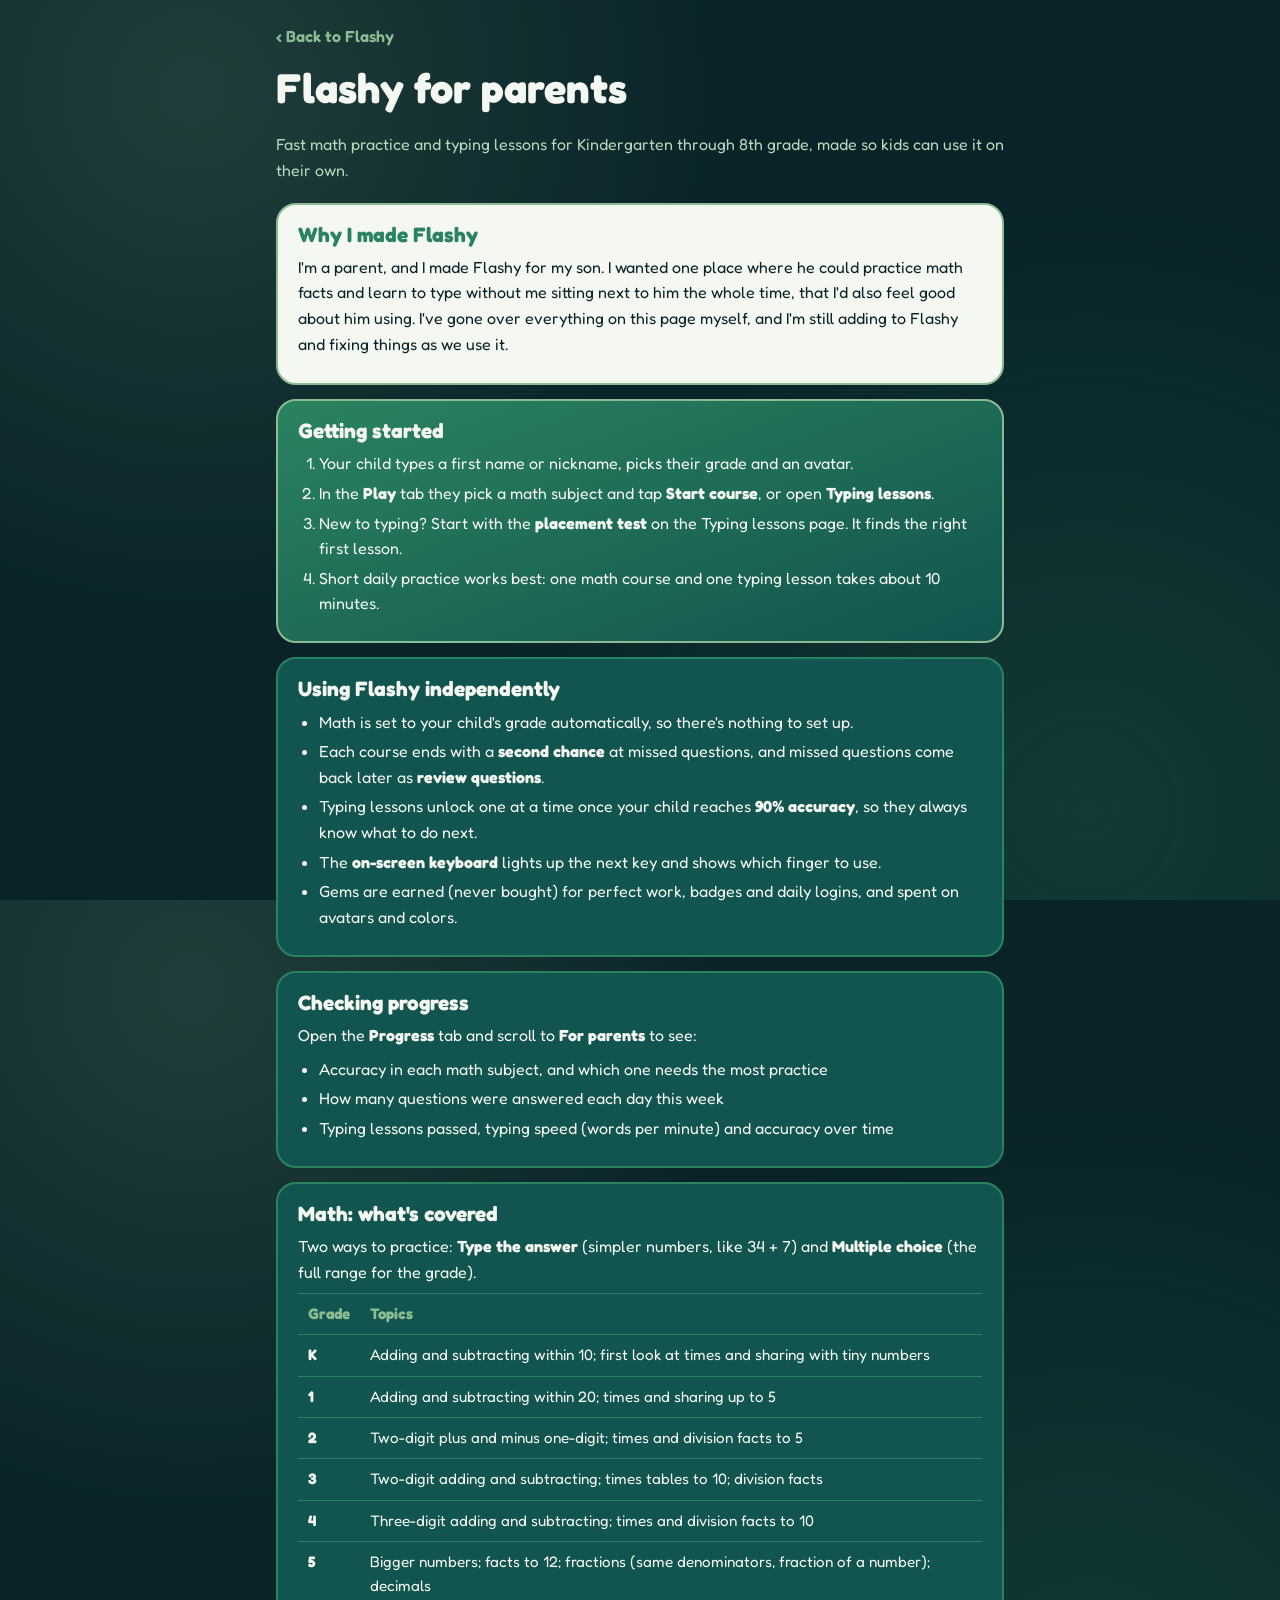
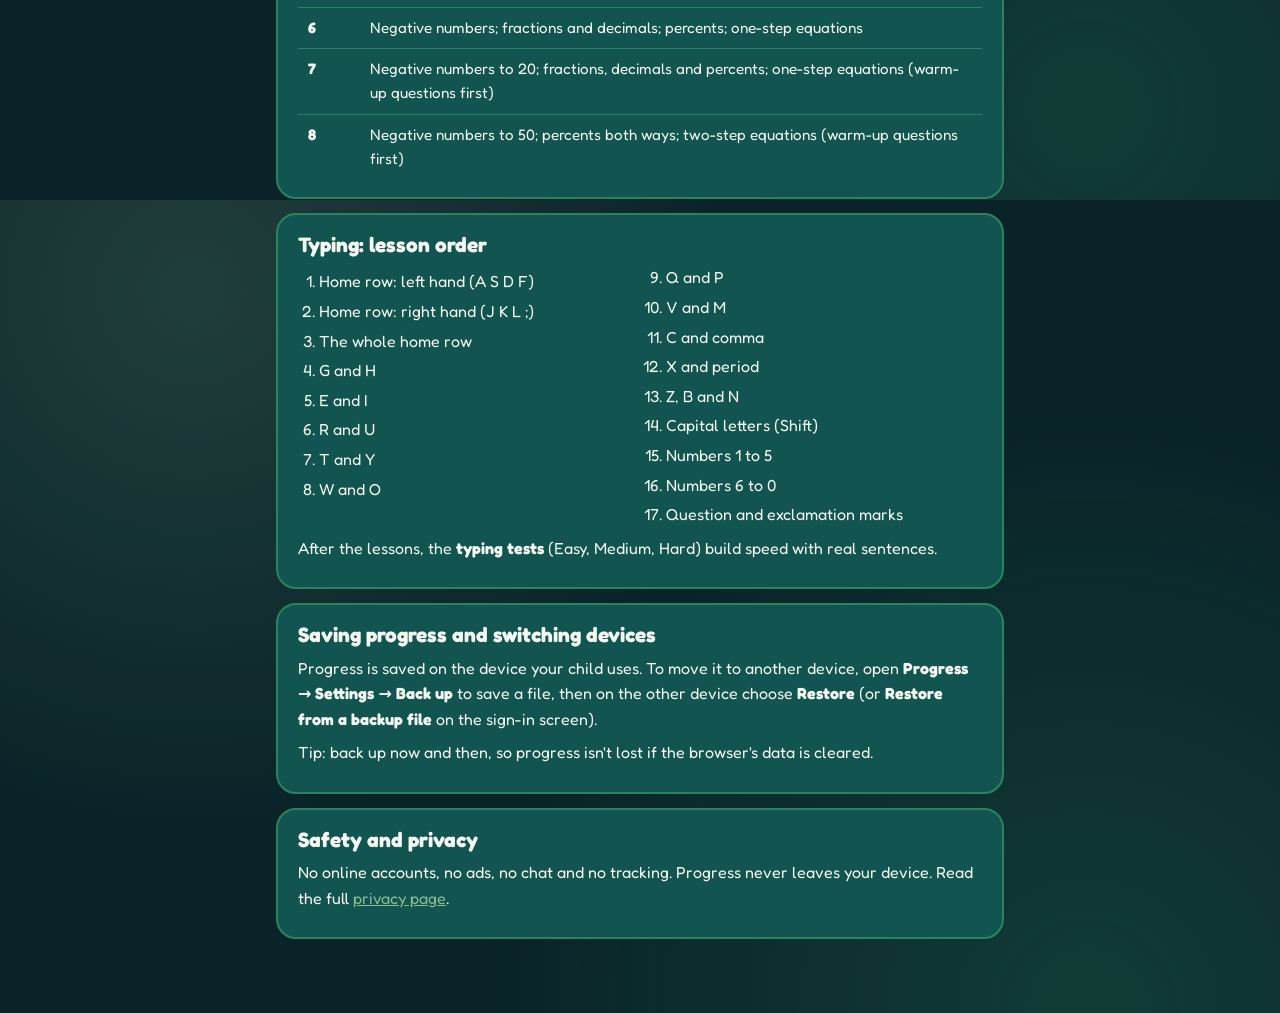
==== commit 9d5993dd: "Bug fixes (phone keyboard width, slide-in overflow, realistic WPM), Back to Flashy returns to where " ====
--- a/parents.html
+++ b/parents.html
@@ -16,6 +16,11 @@
     <a class="doc-back" href="./">‹ Back to Flashy</a>
     <h1>Flashy for parents</h1>
     <p class="sub">Fast math practice and typing lessons for Kindergarten through 8th grade, made so kids can use it on their own.</p>
+
+    <div class="doc-card note">
+      <h2>Why I made Flashy</h2>
+      <p>I'm a parent, and I made Flashy for my son. I wanted one place where he could practice math facts and learn to type without me sitting next to him the whole time, that I'd also feel good about him using. I've gone over everything on this page myself, and I'm still adding to Flashy and fixing things as we use it.</p>
+    </div>
 
     <div class="doc-card highlight">
       <h2>Getting started</h2>
--- a/style.css
+++ b/style.css
@@ -74,7 +74,7 @@
 
 /* ---------- Layout ---------- */
 #app { max-width: 820px; margin: 0 auto; padding: 20px 16px 110px; }
-.screen { animation: fadeIn .32s var(--spring); }
+.screen { animation: fadeIn .32s var(--spring); overflow-x: clip; } /* slide-in animations never make the page scroll sideways */
 @keyframes fadeIn { from { opacity: 0; transform: translateY(12px) scale(.98); } to { opacity: 1; transform: none; } }
 
 .card {
@@ -806,6 +806,8 @@
 @media (max-width: 520px) { .login-card { margin-top: 60px; } }
 
 /* ================= Loading screen ================= */
+/* coming back from the Parents/Privacy pages skips the loading screen */
+.returning .splash { display: none; }
 .splash {
   position: fixed; inset: 0; z-index: 100;
   display: grid; place-items: center;
@@ -917,19 +919,20 @@
 
 /* ================= On-screen keyboard (colored by finger) ================= */
 .finger-hint { text-align: center; margin: 14px 0 8px; min-height: 1.4em; font-weight: 600; color: var(--sage); }
-.kb { display: flex; flex-direction: column; align-items: center; gap: 5px; margin-top: 4px; user-select: none; }
-.kb-row { display: flex; gap: 5px; }
-.kb-row-1 { margin-left: 18px; }
-.kb-row-2 { margin-left: 34px; }
+/* keys shrink to fit the screen, so even the 13-key number row fits on a phone */
+.kb { display: flex; flex-direction: column; align-items: center; gap: 5px; width: 100%; max-width: 600px; margin: 4px auto 0; user-select: none; }
+.kb-row { display: flex; justify-content: center; gap: 4px; width: 100%; }
+.kb-row-1 { padding-left: 3%; }
+.kb-row-2 { padding-left: 6%; }
 .kk {
-  width: clamp(22px, 6.4vw, 40px); height: clamp(28px, 7vw, 40px);
+  flex: 0 1 40px; min-width: 0; height: clamp(28px, 7vw, 40px);
   display: grid; place-items: center; border-radius: 8px;
   font-weight: 700; font-size: clamp(.7rem, 2.6vw, 1rem); color: var(--night);
   box-shadow: 0 3px 0 rgba(0, 0, 0, .35); opacity: .55;
   transition: transform .15s var(--spring), opacity .15s, box-shadow .15s;
 }
-.kk-shift { width: clamp(40px, 11vw, 70px); font-size: clamp(.6rem, 2.2vw, .85rem); }
-.kk-space { width: clamp(150px, 45vw, 280px); }
+.kk-shift { flex-basis: 70px; font-size: clamp(.6rem, 2.2vw, .85rem); }
+.kk-space { flex: 0 1 280px; }
 .kk-bump { text-decoration: underline; text-underline-offset: 3px; }
 .kk.next { opacity: 1; transform: translateY(-3px) scale(1.1); box-shadow: 0 0 0 3px var(--cream), 0 0 16px rgba(255, 255, 255, .55); }
 .f-lp, .f-rp { background: #f9a8d4; }
@@ -1004,6 +1007,8 @@
 .doc-back { color: var(--sage); font-weight: 600; text-decoration: none; }
 .doc-card { background: var(--teal); border: 2px solid var(--green); border-radius: 20px; padding: 18px 20px; margin: 14px 0; }
 .doc-card.highlight { border-color: var(--sage); background: linear-gradient(160deg, var(--green), var(--teal)); }
+.doc-card.note { background: var(--cream); color: var(--night); border-color: var(--sage); }
+.doc-card.note h2 { color: var(--green); }
 .doc-card h2 { font-size: 1.3rem; margin-bottom: .4em; }
 .doc-card p { margin: .5em 0; }
 .doc-card ul, .doc-card ol { margin: .4em 0; padding-left: 1.3em; }
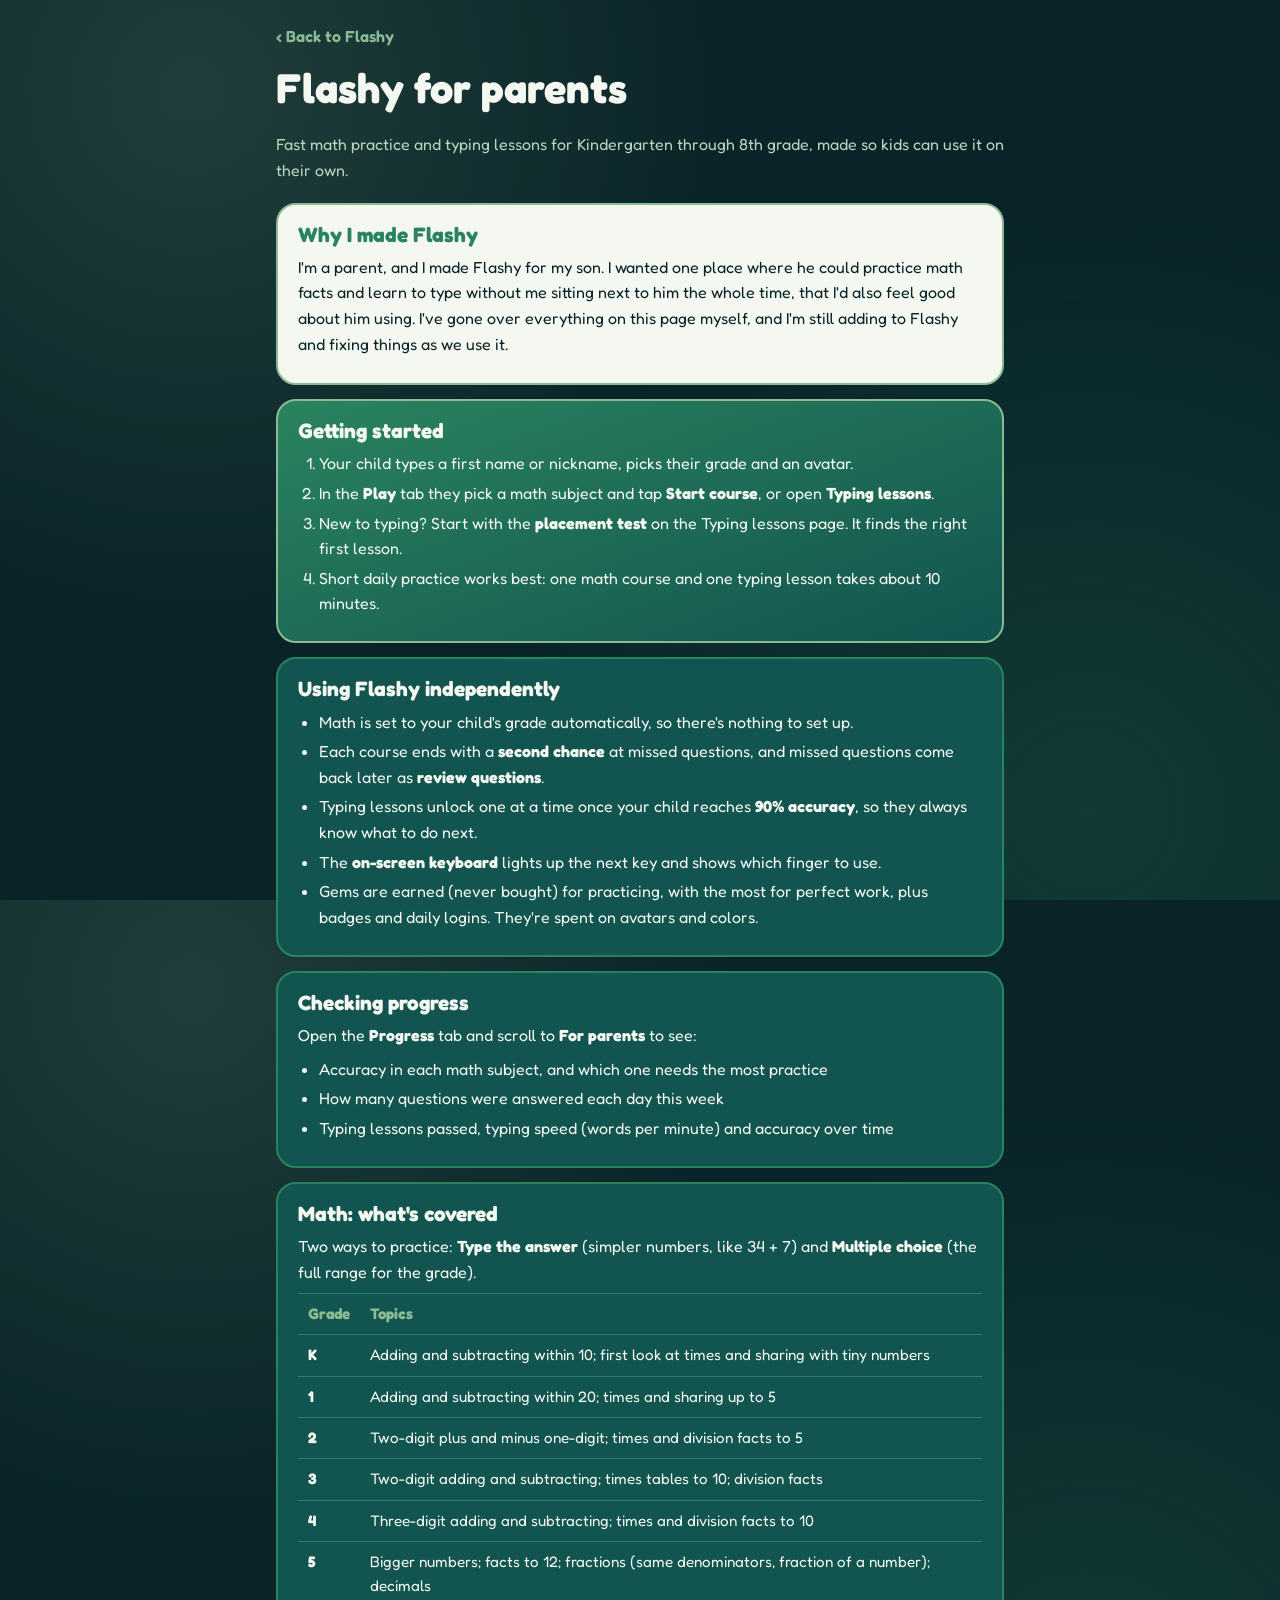
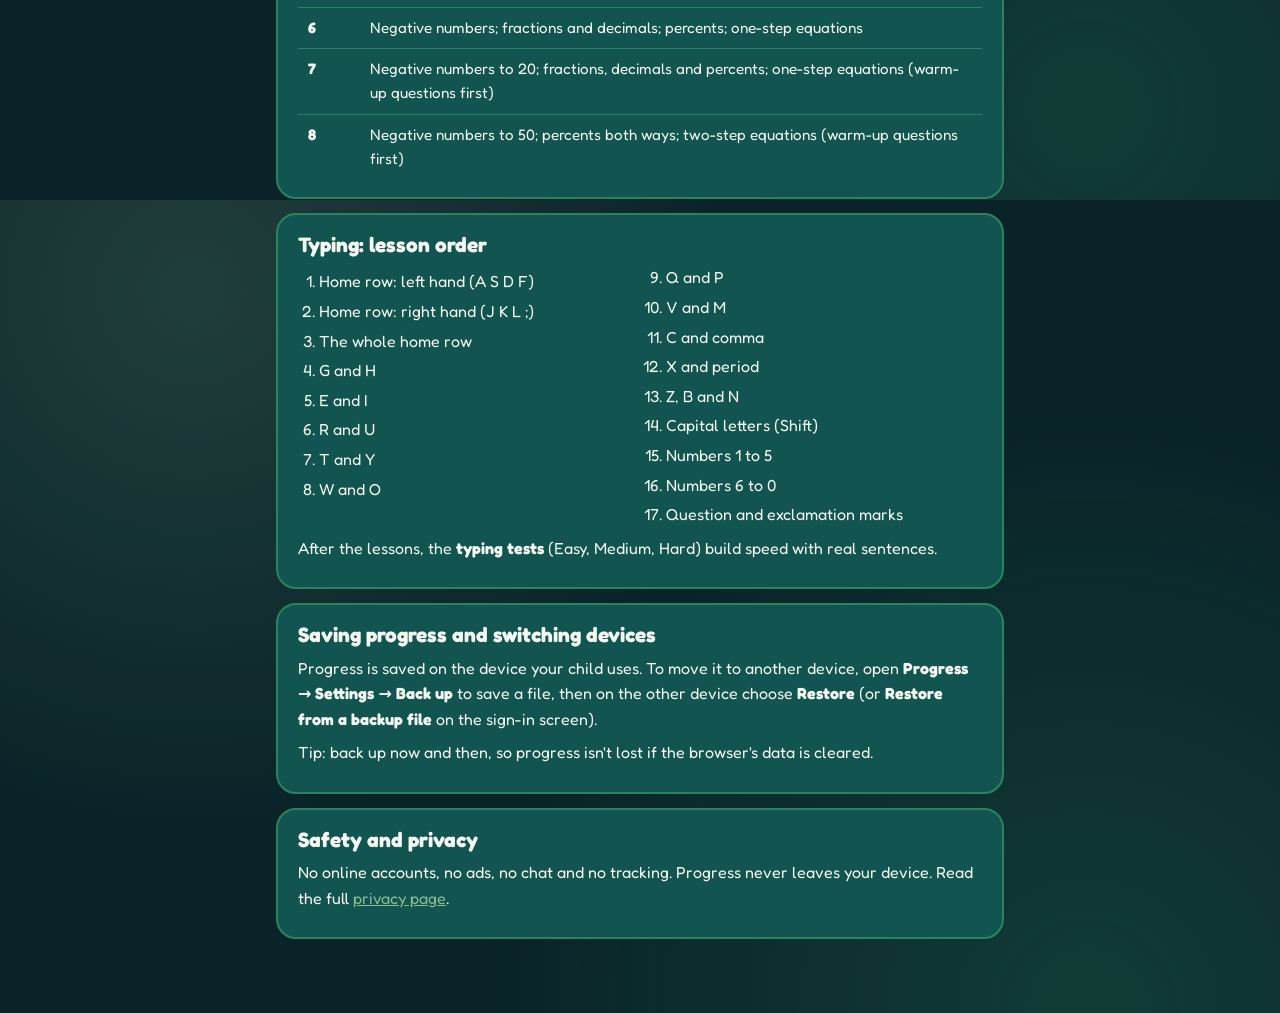
==== commit b08e276f: "Gems for good work, not just perfect: math, typing tests and lessons Co-Authored-By: Claude Opus 5.5" ====
--- a/parents.html
+++ b/parents.html
@@ -39,7 +39,7 @@
         <li>Each course ends with a <strong>second chance</strong> at missed questions, and missed questions come back later as <strong>review questions</strong>.</li>
         <li>Typing lessons unlock one at a time once your child reaches <strong>90% accuracy</strong>, so they always know what to do next.</li>
         <li>The <strong>on-screen keyboard</strong> lights up the next key and shows which finger to use.</li>
-        <li>Gems are earned (never bought) for perfect work, badges and daily logins, and spent on avatars and colors.</li>
+        <li>Gems are earned (never bought) for practicing, with the most for perfect work, plus badges and daily logins. They're spent on avatars and colors.</li>
       </ul>
     </div>
 
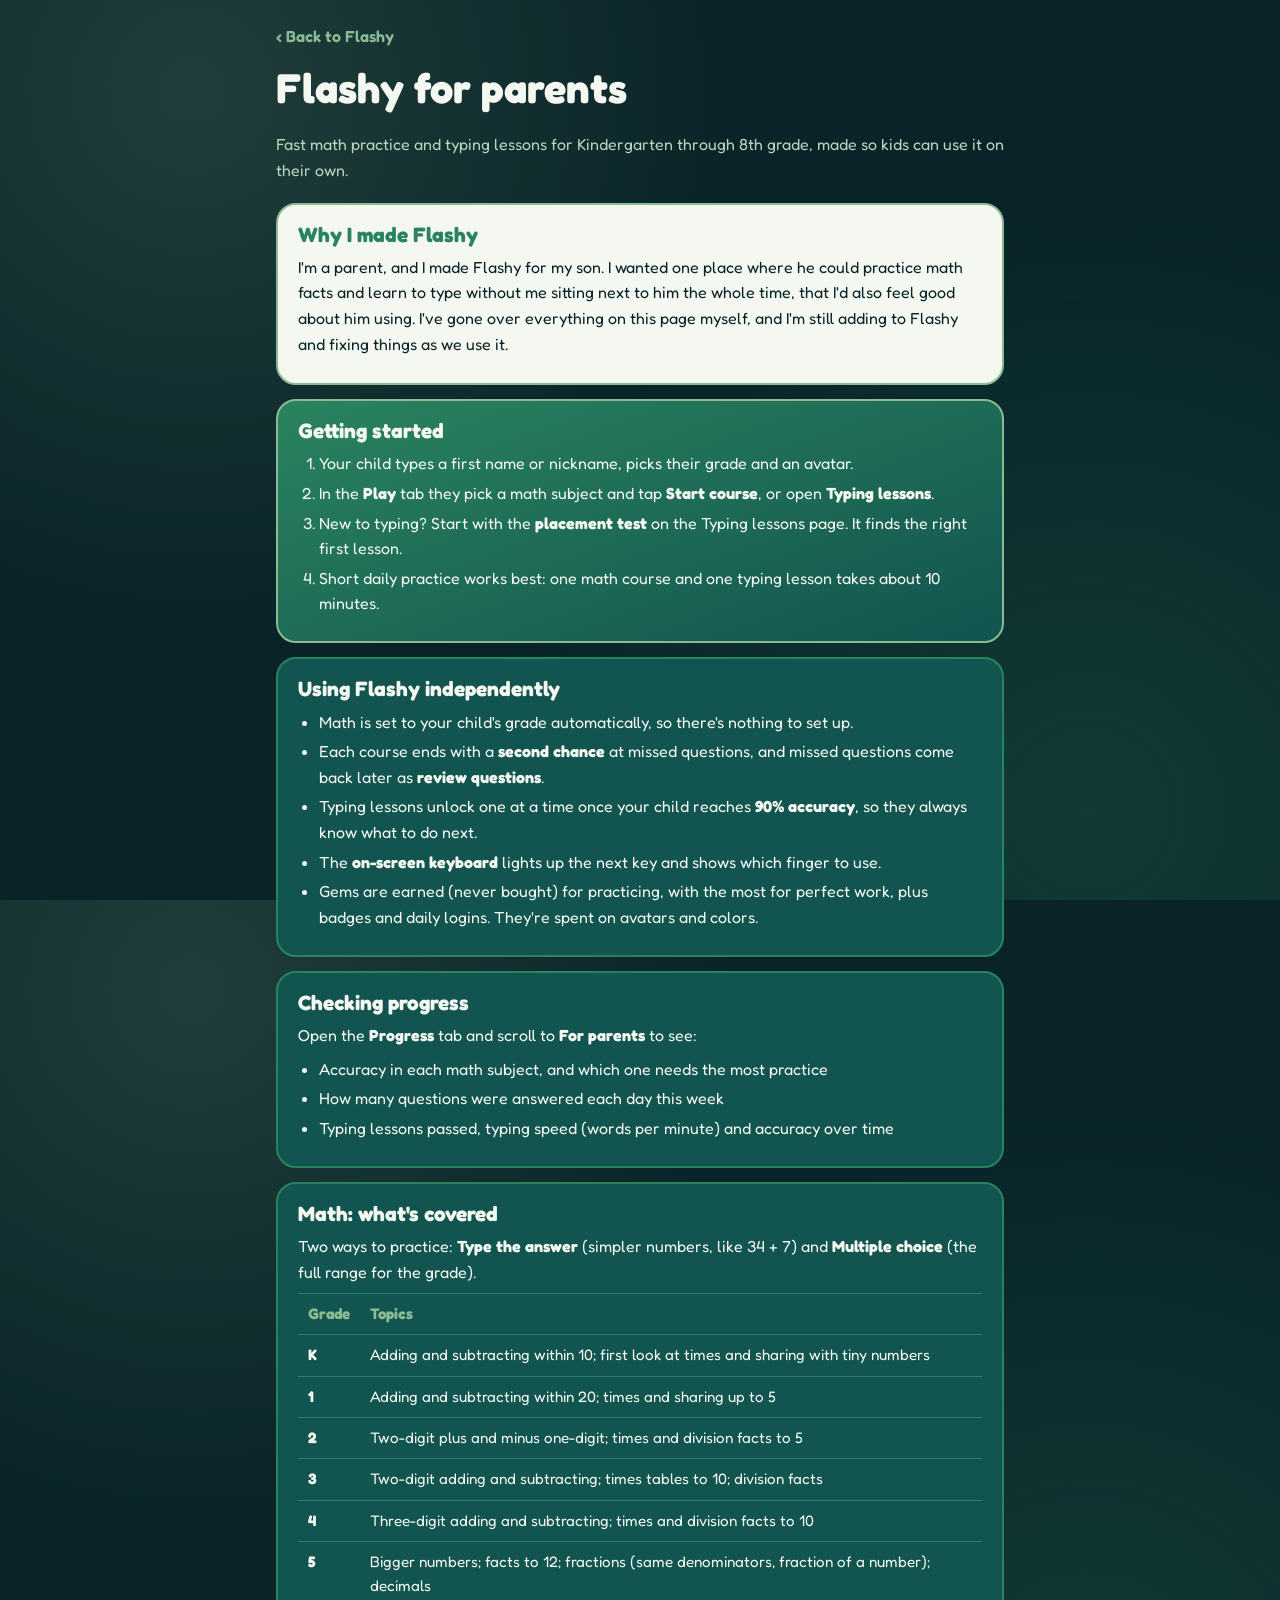
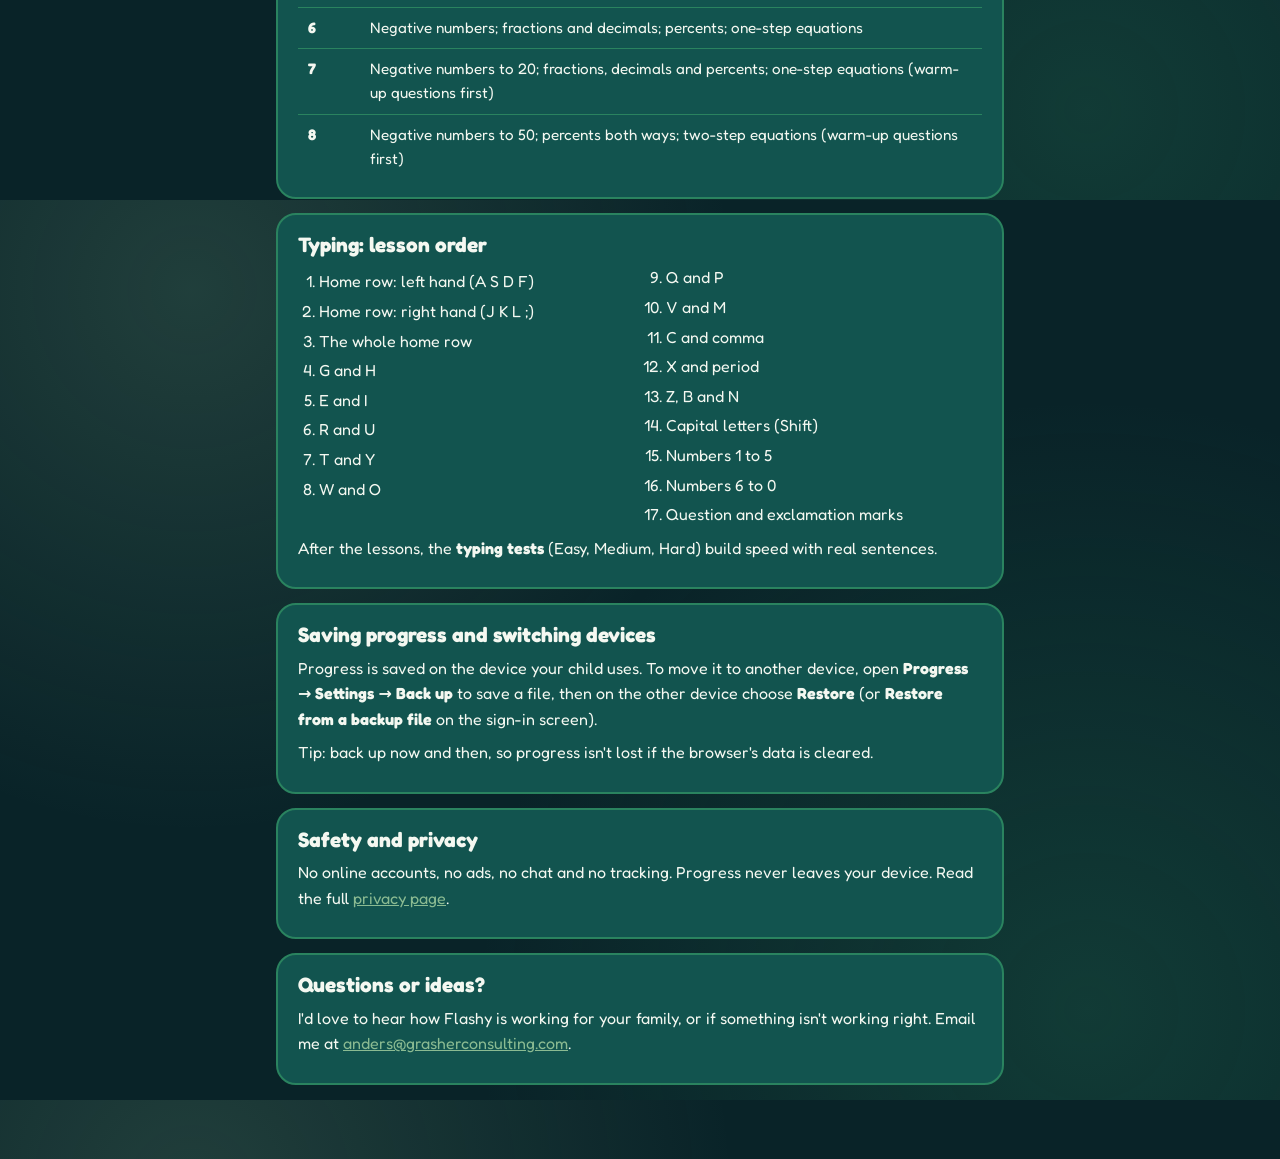
==== commit 14e15a01: "Add contact email to the Privacy and Parents pages Co-Authored-By: Claude Opus 5.5 <noreply@anthropi" ====
--- a/parents.html
+++ b/parents.html
@@ -106,6 +106,11 @@
       <h2>Safety and privacy</h2>
       <p>No online accounts, no ads, no chat and no tracking. Progress never leaves your device. Read the full <a href="privacy.html">privacy page</a>.</p>
     </div>
+
+    <div class="doc-card">
+      <h2>Questions or ideas?</h2>
+      <p>I'd love to hear how Flashy is working for your family, or if something isn't working right. Email me at <a href="mailto:anders@grasherconsulting.com">anders@grasherconsulting.com</a>.</p>
+    </div>
   </main>
 </body>
 </html>
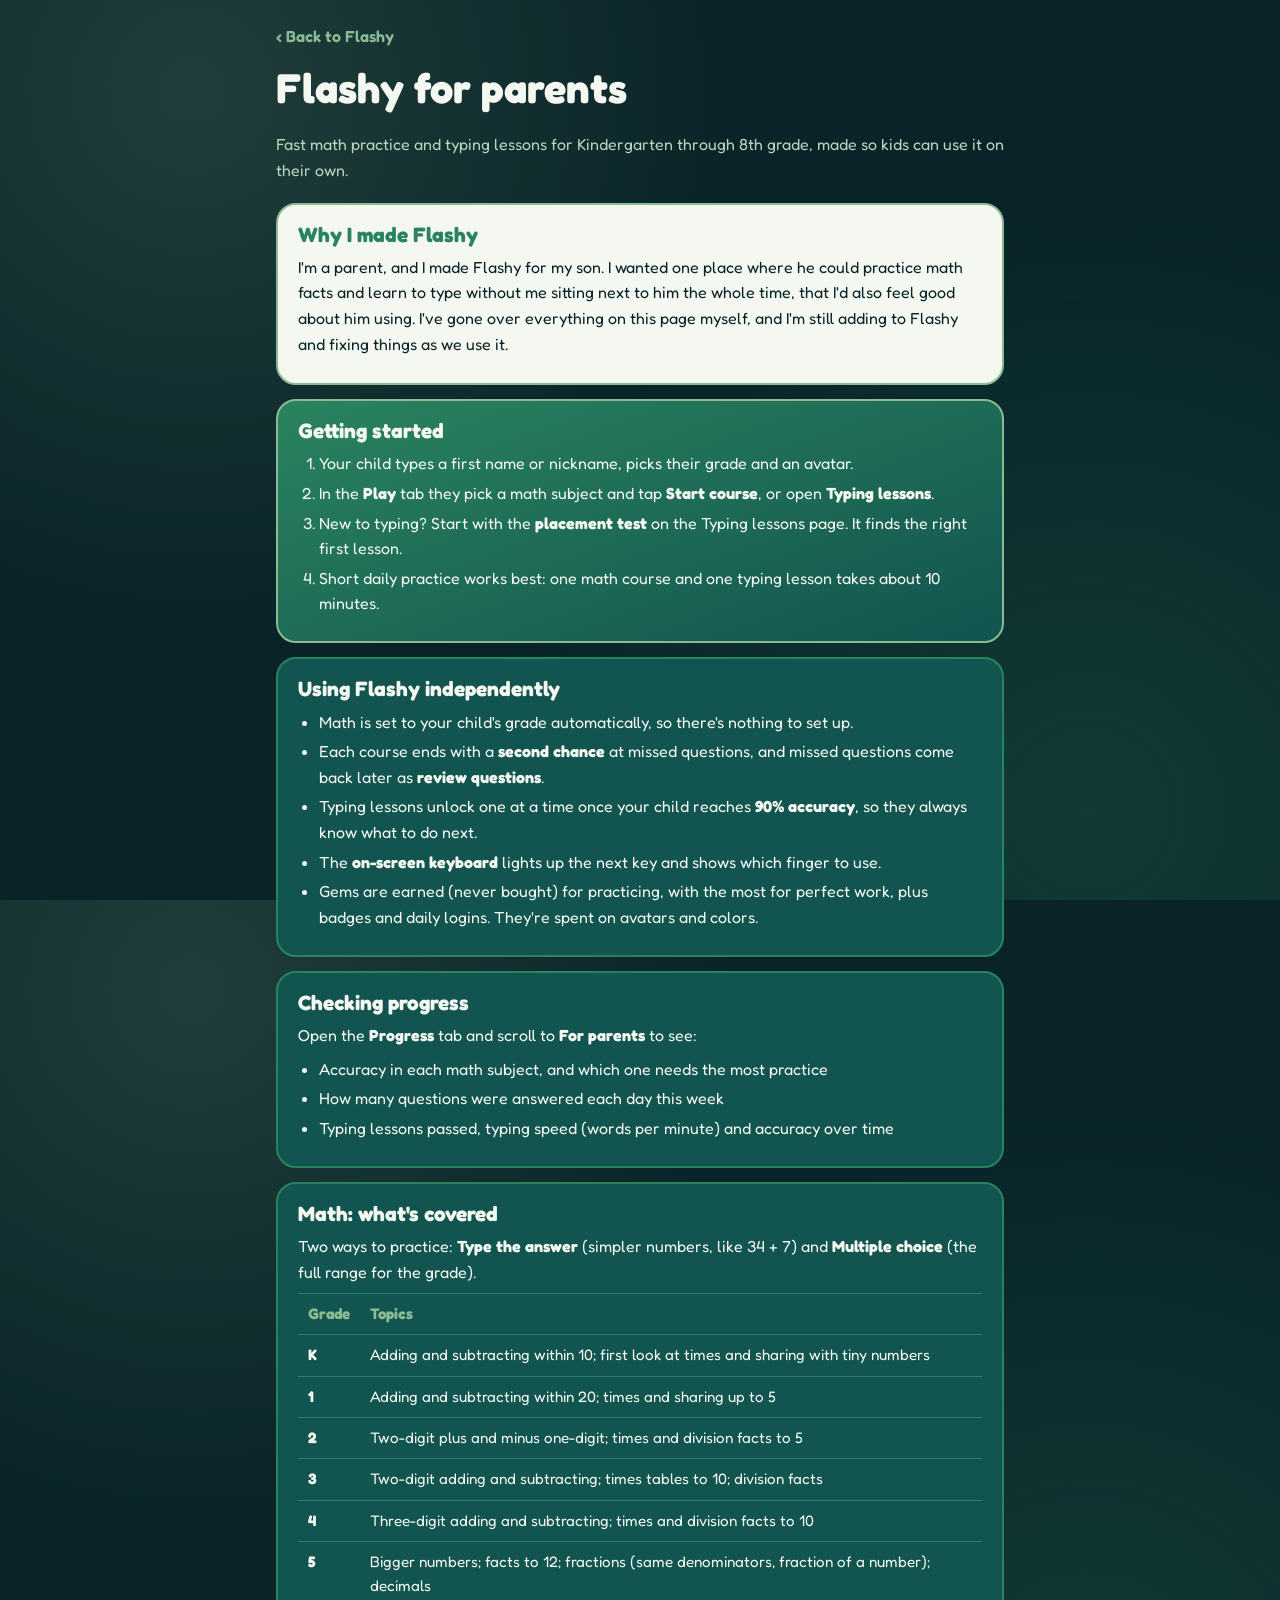
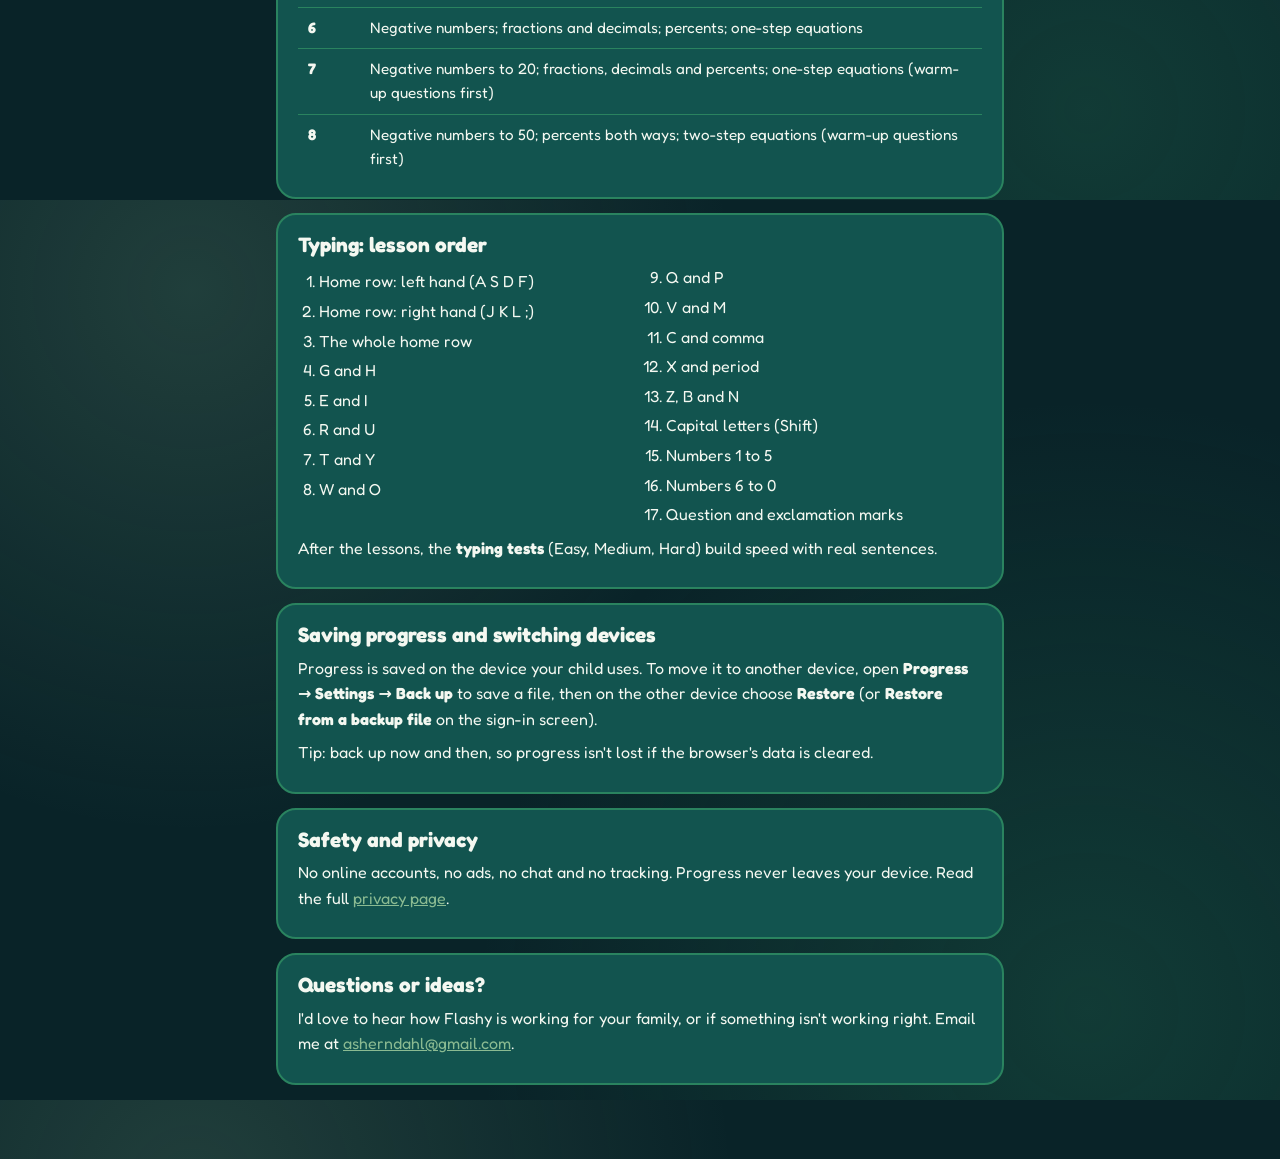
==== commit dbdf9593: "New contact email and a Contact us popup with a message box Co-Authored-By: Claude Opus 5.5 <noreply" ====
--- a/parents.html
+++ b/parents.html
@@ -109,7 +109,7 @@
 
     <div class="doc-card">
       <h2>Questions or ideas?</h2>
-      <p>I'd love to hear how Flashy is working for your family, or if something isn't working right. Email me at <a href="mailto:anders@grasherconsulting.com">anders@grasherconsulting.com</a>.</p>
+      <p>I'd love to hear how Flashy is working for your family, or if something isn't working right. Email me at <a href="mailto:asherndahl@gmail.com">asherndahl@gmail.com</a>.</p>
     </div>
   </main>
 </body>
--- a/style.css
+++ b/style.css
@@ -1021,6 +1021,19 @@
 .doc-cols { columns: 2; column-gap: 32px; }
 @media (max-width: 520px) { .doc-cols { columns: 1; } }
 
+/* ================= Contact us popup ================= */
+.contact-card { position: relative; max-width: 460px; display: flex; flex-direction: column; gap: 12px; }
+.contact-card h2 { margin: 0; }
+.contact-card .sub { margin: 0; }
+#contact-text {
+  font: inherit; font-size: 1.05rem; resize: vertical; min-height: 120px;
+  padding: 12px 14px; border-radius: 14px; outline: none;
+  border: 2px solid var(--green); background: var(--night); color: var(--text);
+}
+#contact-text:focus { border-color: var(--sage); }
+#contact-text.nudge { animation: shake .35s; border-color: #ff9a9a; }
+.contact-card .hint a { color: var(--sage); }
+
 /* ================= Quit popup ================= */
 .quit-card { border-color: var(--sage); }
 .quit-card h2 { margin-bottom: .3em; }
